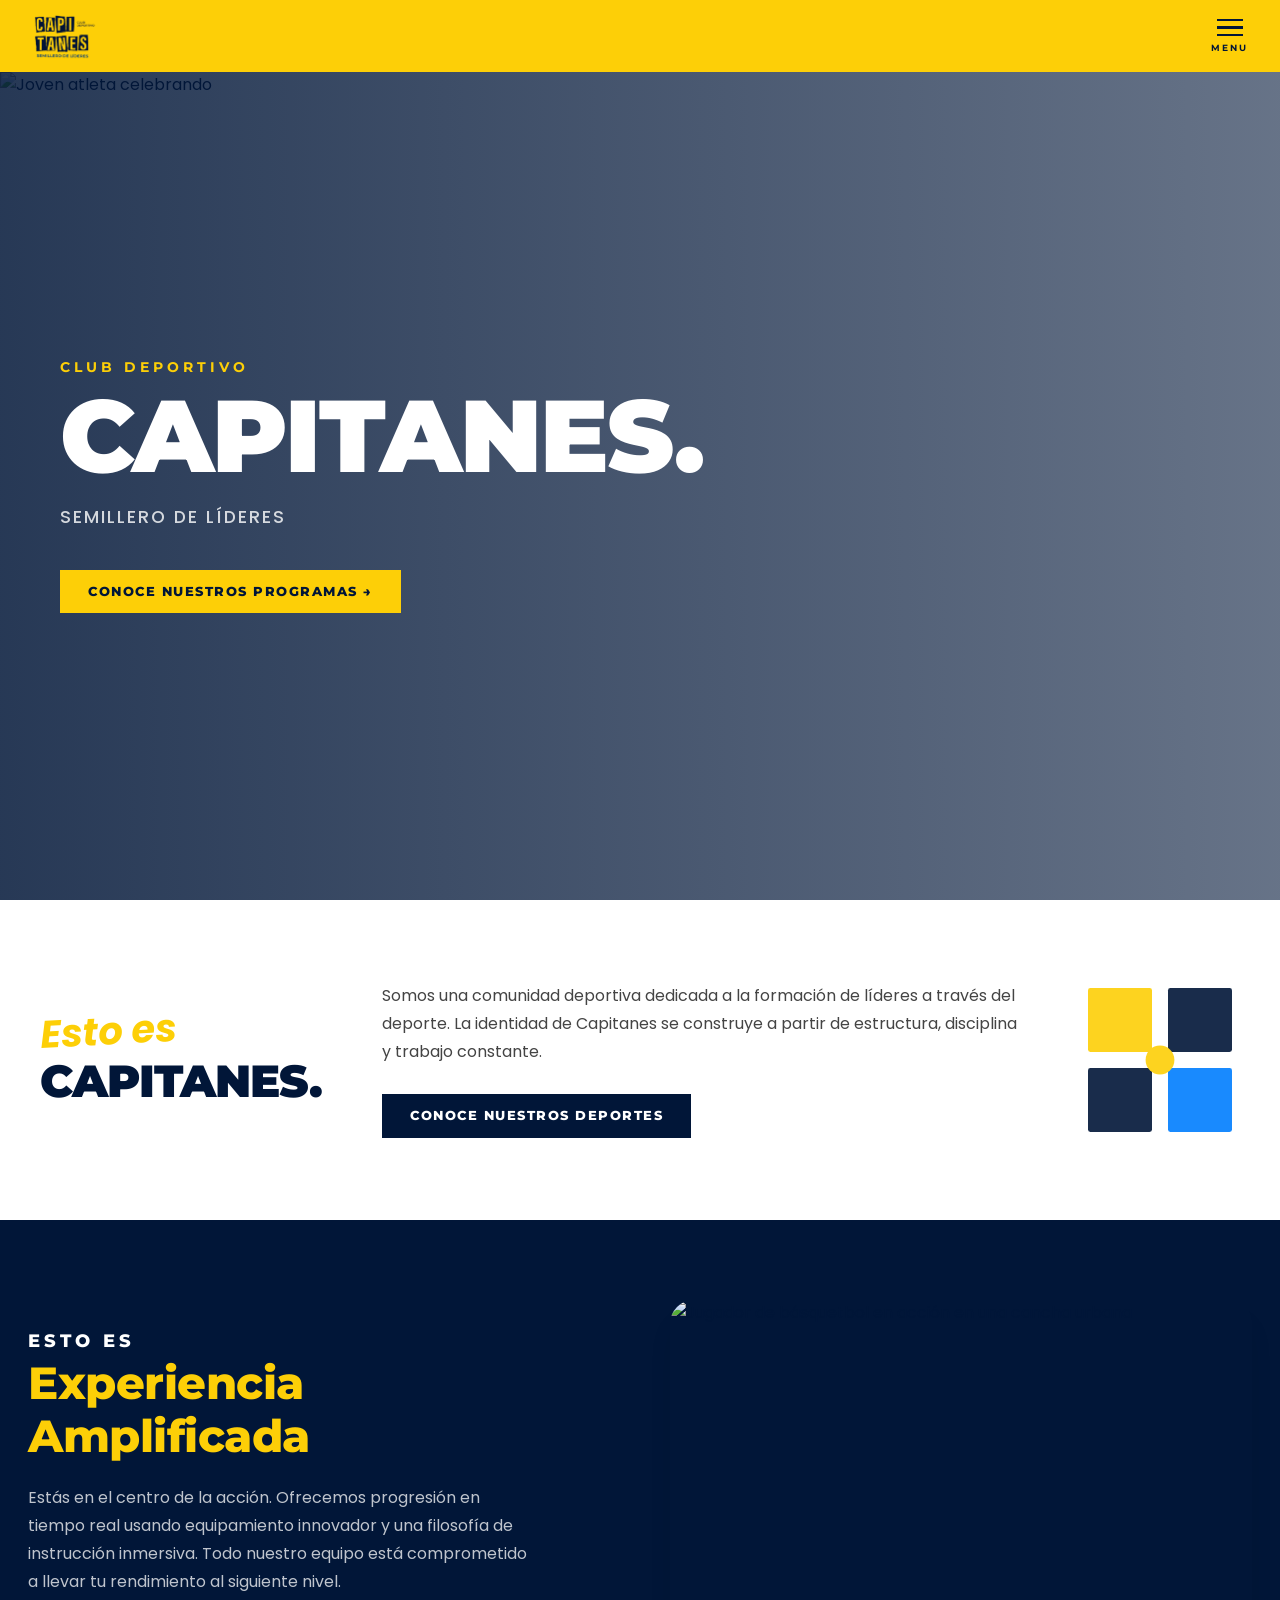
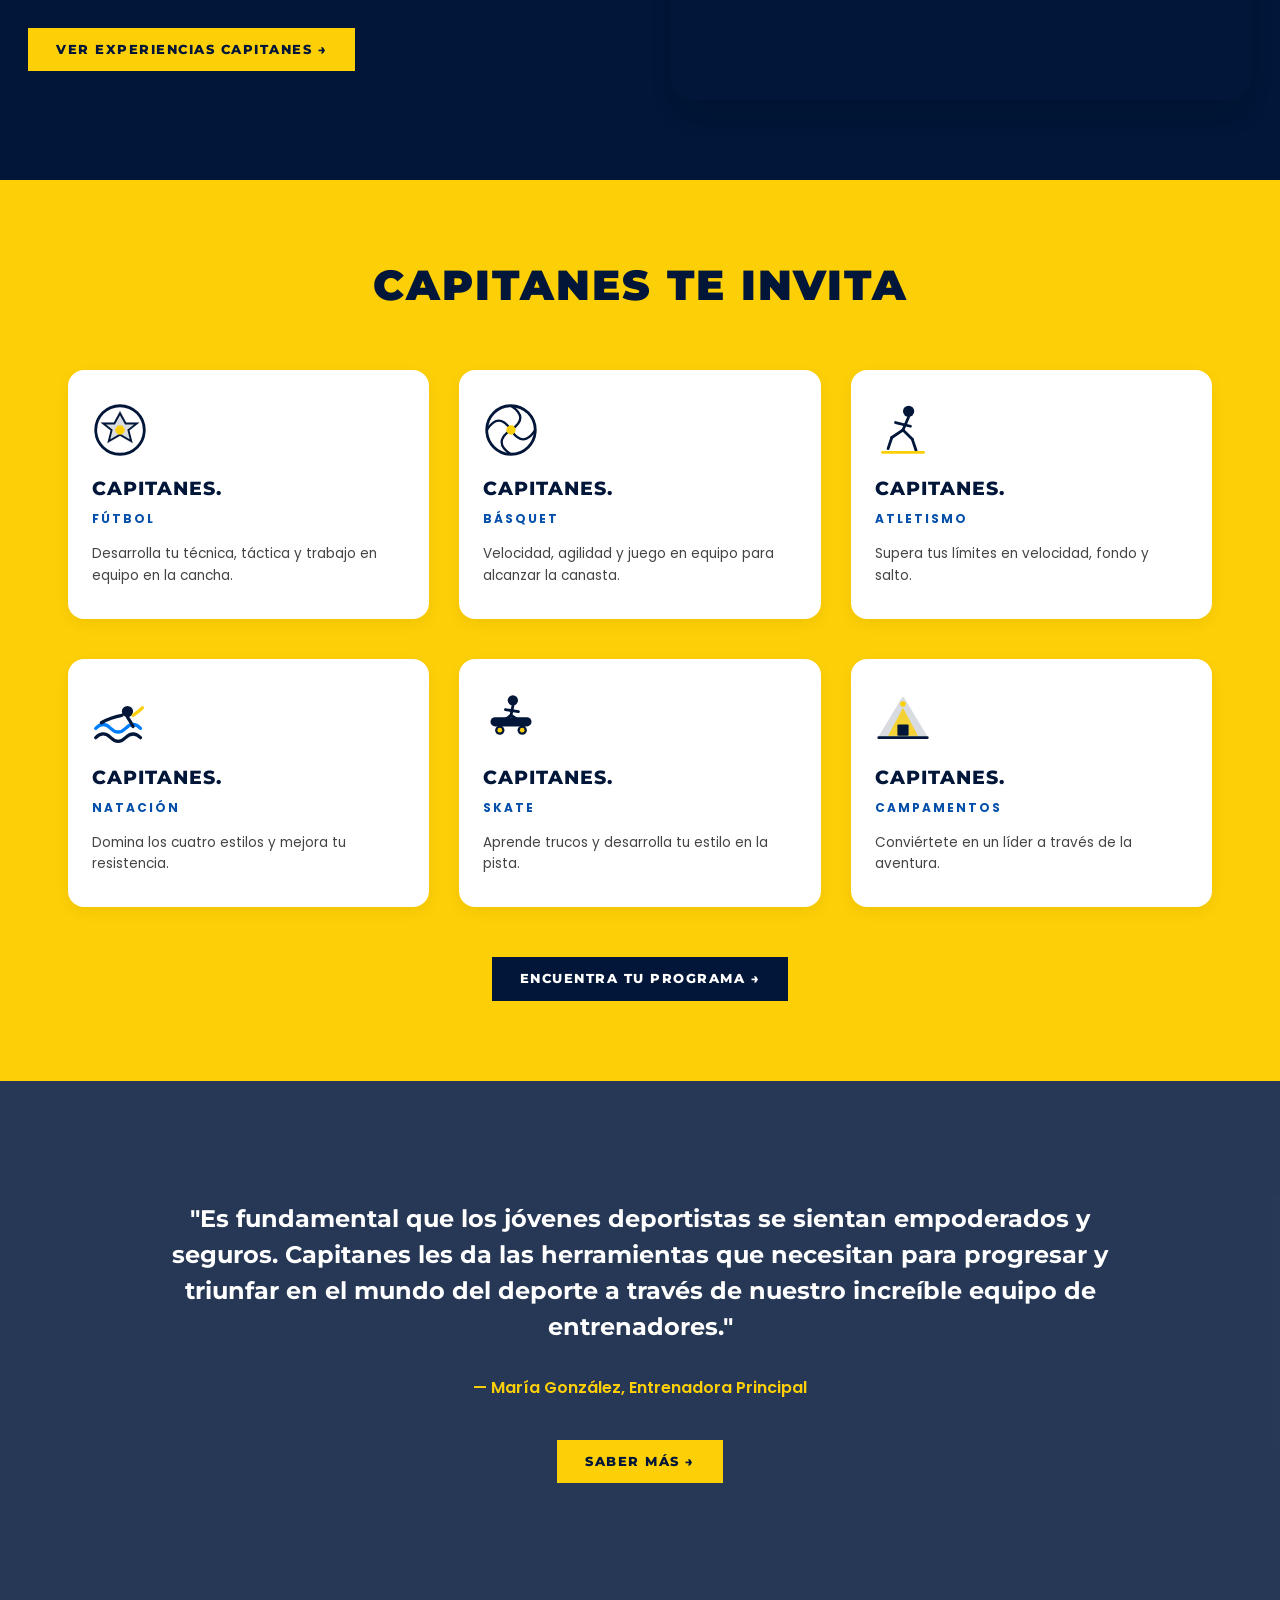
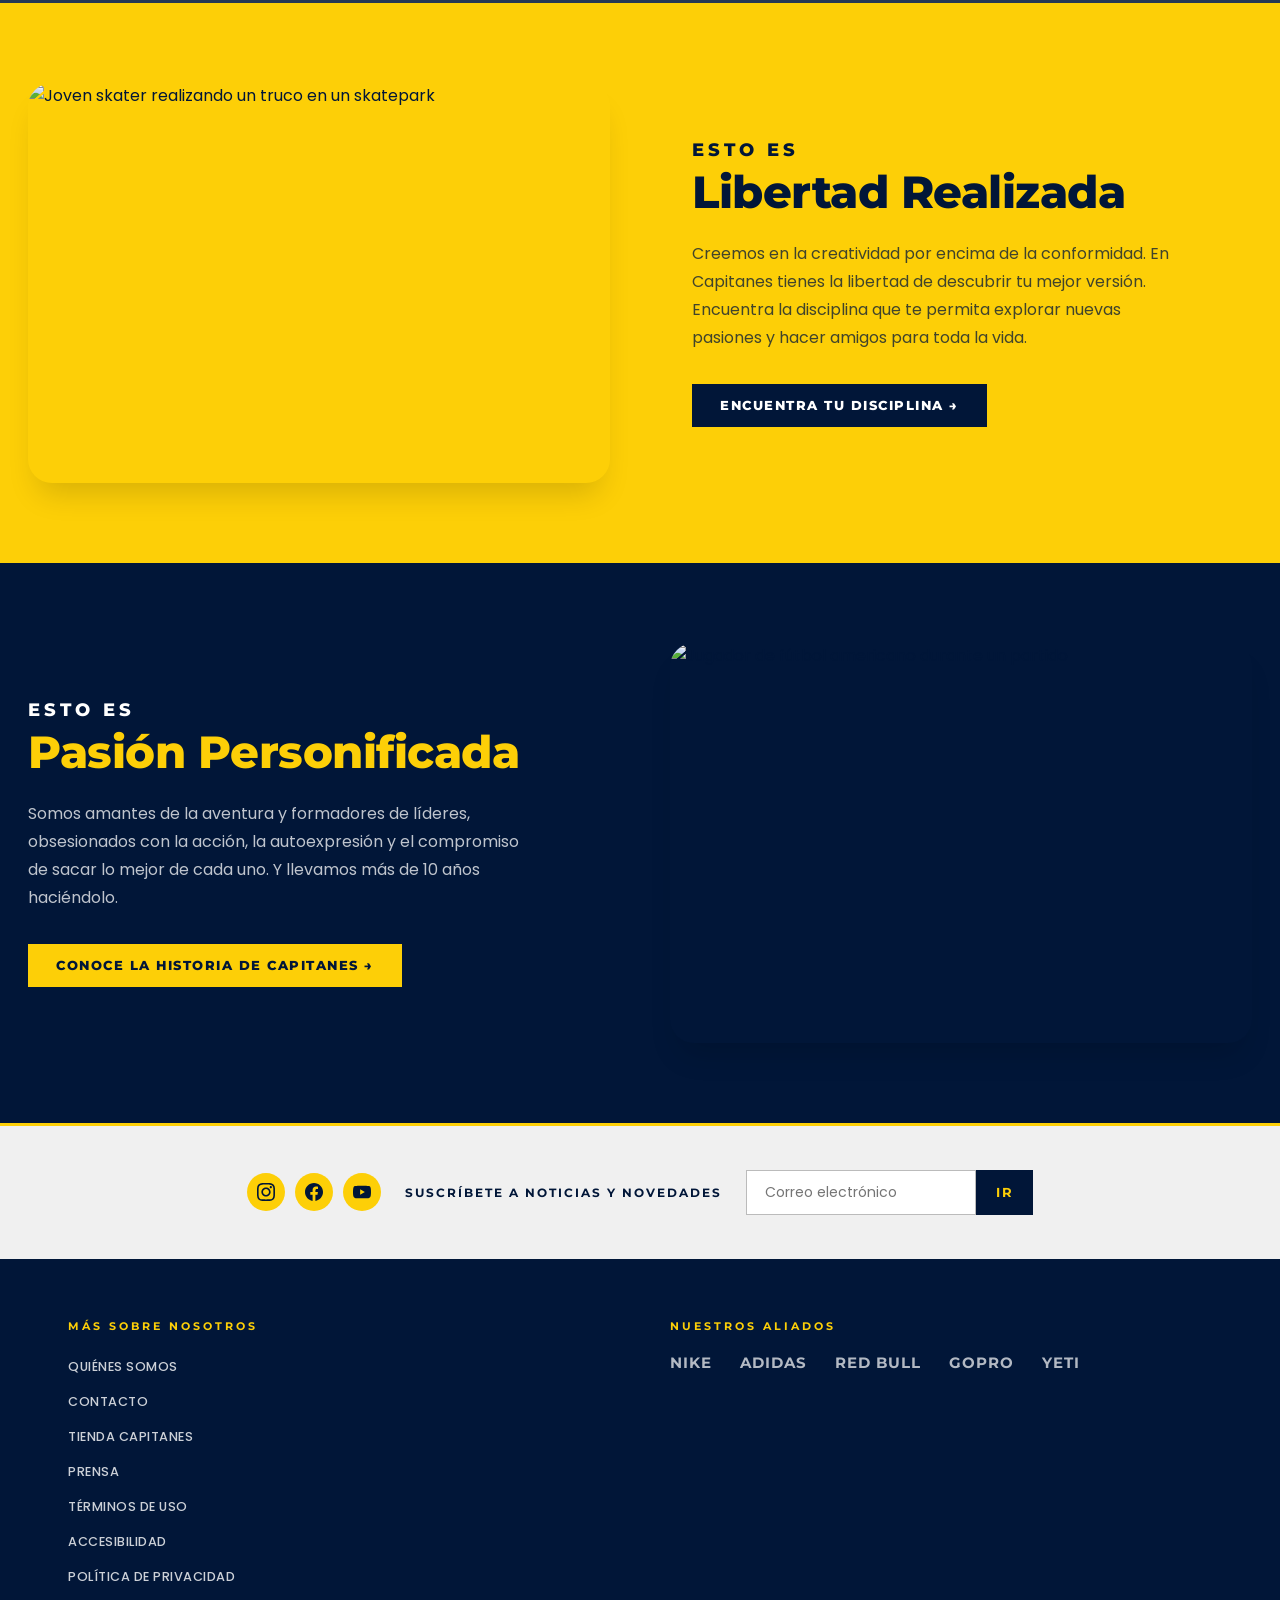
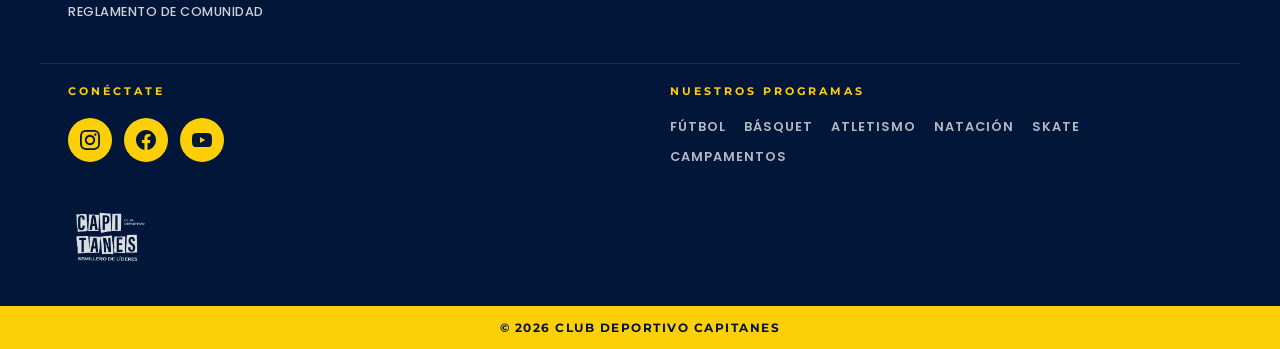
==== index.html @ 271f6af0 "Agregar cache busting automático para CSS via git hook Co-Authored-By: Claude Sonnet 4.6 <noreply@an" ====
<!DOCTYPE html>
<html lang="es">
<head>
  <meta charset="UTF-8">
  <meta name="viewport" content="width=device-width, initial-scale=1.0, viewport-fit=cover">
  <title>Club Deportivo Capitanes | Semillero de Líderes</title>
  <meta name="description" content="Somos una comunidad deportiva dedicada a la formación de líderes a través del deporte. Fútbol, básquet, atletismo, natación, skate y campamentos.">
  <link rel="preconnect" href="https://fonts.googleapis.com">
  <link rel="preconnect" href="https://fonts.gstatic.com" crossorigin>
  <!-- Mantenemos las fuentes originales de la marca -->
  <link href="https://fonts.googleapis.com/css2?family=Montserrat:ital,wght@0,400;0,600;0,700;0,800;0,900;1,700&family=Poppins:ital,wght@0,400;0,500;0,600;0,700;0,800;1,700&display=swap" rel="stylesheet">
  <link rel="stylesheet" href="css/styles.css?v=82f0b99e">
</head>
<body>

  <!-- ================= HEADER (Sin cambios, funciona perfecto) ================= -->
  <header class="site-header">
    <div class="header-inner">
      <a href="/" class="logo">
        <img src="assets/logo.png" alt="Club Deportivo Capitanes" class="logo-img">
      </a>
      <button class="menu-toggle" aria-label="Abrir menú" aria-expanded="false">
        <span class="hamburger-icon">
          <span></span>
          <span></span>
          <span></span>
        </span>
        <span class="menu-label">MENU</span>
      </button>
    </div>
  </header>

  <nav class="nav-offcanvas" aria-hidden="true">
    <div class="nav-offcanvas__header">
      <img src="assets/logo.png" alt="Club Deportivo Capitanes" class="nav-offcanvas__logo">
      <button class="nav-offcanvas__close" aria-label="Cerrar menú">
        <svg width="28" height="28" viewBox="0 0 28 28" fill="none" xmlns="http://www.w3.org/2000/svg">
          <line x1="3" y1="3" x2="25" y2="25" stroke="currentColor" stroke-width="2.5" stroke-linecap="round"/>
          <line x1="25" y1="3" x2="3" y2="25" stroke="currentColor" stroke-width="2.5" stroke-linecap="round"/>
        </svg>
      </button>
    </div>
    <div class="nav-offcanvas__body">
      <ul class="nav-grid">
        <li><a href="/">Inicio</a></li>
        <li><a href="/campamentos">Campamentos</a></li>
        <li><a href="/actividades">Actividades</a></li>
        <li><a href="/nosotros">Nosotros</a></li>
        <li><a href="/contacto">Contacto</a></li>
      </ul>
    </div>
  </nav>

  <main>

    <!-- ================= SECCIÓN 1: HERO (Split Layout Moderno) ================= -->
    <!-- ================= HERO CON IMAGEN DE FONDO ================= -->
  <section class="hero-fullscreen">
    <div class="hero-fullscreen__bg">
      <img src="https://raw.githubusercontent.com/francoaalarcon/capitanes-web/refs/heads/main/assets/stock%20(1).jpg" alt="Joven atleta celebrando">
    </div>
    <div class="hero-fullscreen__overlay"></div>
    <div class="hero-fullscreen__content">
      <p class="hero-fullscreen__eyebrow">Club Deportivo</p>
      <h1 class="hero-fullscreen__title">CAPITANES.</h1>
      <p class="hero-fullscreen__subtitle">Semillero de Líderes</p>
      <a href="/actividades" class="btn btn--yellow">Conoce nuestros programas →</a>
    </div>
  </section>

    <!-- ================= SECCIÓN 2: INTRO (Esto es Capitanes) ================= -->
    <section class="intro-split">
      <div class="intro-split__inner">
        <div class="intro-split__heading">
          <p class="script-tag">Esto es</p>
          <p class="bold-tag">CAPITANES.</p>
        </div>
        <div class="intro-split__body">
          <p>Somos una comunidad deportiva dedicada a la formación de líderes a través del deporte. La identidad de Capitanes se construye a partir de estructura, disciplina y trabajo constante.</p>
          <a href="/actividades" class="btn btn--dark">CONOCE NUESTROS DEPORTES</a>
        </div>
        <div class="intro-split__deco" aria-hidden="true">
          <!-- Mantenemos el SVG decorativo de la identidad -->
          <svg viewBox="0 0 200 200" xmlns="http://www.w3.org/2000/svg">
            <rect x="10" y="10" width="80" height="80" rx="3" fill="#FDCF07"/>
            <rect x="110" y="10" width="80" height="80" rx="3" fill="#011638"/>
            <rect x="10" y="110" width="80" height="80" rx="3" fill="#011638"/>
            <rect x="110" y="110" width="80" height="80" rx="3" fill="#017EFE"/>
            <circle cx="100" cy="100" r="18" fill="#FDCF07"/>
          </svg>
        </div>
      </div>
    </section>

    <!-- ================= SECCIÓN 3: FEATURE 1 (Experiencia Amplificada) ================= -->
    <section class="feature-modern feature-modern--dark">
      <div class="feature-modern__container">
        <div class="feature-modern__content">
          <span class="feature-modern__label">ESTO ES</span>
          <h2 class="feature-modern__title">Experiencia Amplificada</h2>
          <p class="feature-modern__description">Estás en el centro de la acción. Ofrecemos progresión en tiempo real usando equipamiento innovador y una filosofía de instrucción inmersiva. Todo nuestro equipo está comprometido a llevar tu rendimiento al siguiente nivel.</p>
          <a href="/actividades" class="btn btn--yellow">Ver experiencias Capitanes →</a>
        </div>
        <div class="feature-modern__media">
          <img src="https://raw.githubusercontent.com/francoaalarcon/capitanes-web/refs/heads/main/assets/stock%20(2).jpg" alt="Jugador de básquetbol en acción en una cancha urbana">
        </div>
      </div>
    </section>

    <!-- ================= SECCIÓN 4: PROGRAMA (Capitanes te invita - Grid Mejorado) ================= -->
    <section class="invite-modern">
      <div class="invite-modern__container">
        <h2 class="invite-modern__title">CAPITANES TE INVITA</h2>
        <div class="programs-grid">
          <!-- Fútbol -->
          <article class="program-card">
            <div class="program-card__icon" aria-hidden="true">
              <svg viewBox="0 0 60 60" xmlns="http://www.w3.org/2000/svg"><circle cx="30" cy="30" r="26" fill="none" stroke="#011638" stroke-width="3"/><polygon points="30,8 37,22 51,22 40,31 44,45 30,37 16,45 20,31 9,22 23,22" fill="#011638" opacity="0.15"/><polygon points="30,12 36,23 48,23 39,30 42,42 30,35 18,42 21,30 12,23 24,23" fill="none" stroke="#011638" stroke-width="2"/><circle cx="30" cy="30" r="5" fill="#FDCF07"/></svg>
            </div>
            <h3 class="program-card__name">CAPITANES.</h3>
            <span class="program-card__type">FÚTBOL</span>
            <p class="program-card__description">Desarrolla tu técnica, táctica y trabajo en equipo en la cancha.</p>
          </article>
          <!-- Básquet -->
          <article class="program-card">
            <div class="program-card__icon" aria-hidden="true">
              <svg viewBox="0 0 60 60" xmlns="http://www.w3.org/2000/svg"><circle cx="30" cy="30" r="26" fill="none" stroke="#011638" stroke-width="3"/><path d="M4,30 Q17,10 30,30 Q43,50 56,30" fill="none" stroke="#011638" stroke-width="2.5"/><path d="M30,4 Q50,17 30,30 Q10,43 30,56" fill="none" stroke="#011638" stroke-width="2.5"/><circle cx="30" cy="30" r="5" fill="#FDCF07"/></svg>
            </div>
            <h3 class="program-card__name">CAPITANES.</h3>
            <span class="program-card__type">BÁSQUET</span>
            <p class="program-card__description">Velocidad, agilidad y juego en equipo para alcanzar la canasta.</p>
          </article>
          <!-- Atletismo -->
          <article class="program-card">
            <div class="program-card__icon" aria-hidden="true">
              <svg viewBox="0 0 60 60" xmlns="http://www.w3.org/2000/svg"><circle cx="36" cy="10" r="6" fill="#011638"/><line x1="36" y1="16" x2="30" y2="30" stroke="#011638" stroke-width="3" stroke-linecap="round"/><line x1="30" y1="30" x2="18" y2="38" stroke="#011638" stroke-width="3" stroke-linecap="round"/><line x1="30" y1="30" x2="40" y2="40" stroke="#011638" stroke-width="3" stroke-linecap="round"/><line x1="22" y1="22" x2="38" y2="26" stroke="#011638" stroke-width="3" stroke-linecap="round"/><line x1="18" y1="38" x2="14" y2="50" stroke="#011638" stroke-width="3" stroke-linecap="round"/><line x1="40" y1="40" x2="44" y2="52" stroke="#011638" stroke-width="3" stroke-linecap="round"/><line x1="8" y1="54" x2="52" y2="54" stroke="#FDCF07" stroke-width="3" stroke-linecap="round"/></svg>
            </div>
            <h3 class="program-card__name">CAPITANES.</h3>
            <span class="program-card__type">ATLETISMO</span>
            <p class="program-card__description">Supera tus límites en velocidad, fondo y salto.</p>
          </article>
          <!-- Natación -->
          <article class="program-card">
            <div class="program-card__icon" aria-hidden="true">
              <svg viewBox="0 0 60 60" xmlns="http://www.w3.org/2000/svg"><path d="M4,40 Q12,32 20,40 Q28,48 36,40 Q44,32 52,40" fill="none" stroke="#017EFE" stroke-width="3.5" stroke-linecap="round"/><path d="M4,50 Q12,42 20,50 Q28,58 36,50 Q44,42 52,50" fill="none" stroke="#011638" stroke-width="3.5" stroke-linecap="round"/><circle cx="38" cy="22" r="6" fill="#011638"/><path d="M32,26 Q20,28 10,34" fill="none" stroke="#011638" stroke-width="3.5" stroke-linecap="round"/><path d="M38,28 Q42,34 44,38" fill="none" stroke="#011638" stroke-width="3.5" stroke-linecap="round"/><path d="M44,26 Q50,22 54,18" fill="none" stroke="#FDCF07" stroke-width="3.5" stroke-linecap="round"/></svg>
            </div>
            <h3 class="program-card__name">CAPITANES.</h3>
            <span class="program-card__type">NATACIÓN</span>
            <p class="program-card__description">Domina los cuatro estilos y mejora tu resistencia.</p>
          </article>
          <!-- Skate -->
          <article class="program-card">
            <div class="program-card__icon" aria-hidden="true">
              <svg viewBox="0 0 60 60" xmlns="http://www.w3.org/2000/svg"><rect x="8" y="28" width="44" height="10" rx="5" fill="#011638"/><circle cx="18" cy="42" r="5" fill="#011638"/><circle cx="18" cy="42" r="2.5" fill="#FDCF07"/><circle cx="42" cy="42" r="5" fill="#011638"/><circle cx="42" cy="42" r="2.5" fill="#FDCF07"/><circle cx="32" cy="10" r="5.5" fill="#011638"/><line x1="32" y1="16" x2="30" y2="26" stroke="#011638" stroke-width="3" stroke-linecap="round"/><line x1="24" y1="20" x2="38" y2="22" stroke="#011638" stroke-width="3" stroke-linecap="round"/><line x1="30" y1="26" x2="22" y2="32" stroke="#011638" stroke-width="3" stroke-linecap="round"/><line x1="30" y1="26" x2="36" y2="30" stroke="#011638" stroke-width="3" stroke-linecap="round"/></svg>
            </div>
            <h3 class="program-card__name">CAPITANES.</h3>
            <span class="program-card__type">SKATE</span>
            <p class="program-card__description">Aprende trucos y desarrolla tu estilo en la pista.</p>
          </article>
          <!-- Campamentos -->
          <article class="program-card">
            <div class="program-card__icon" aria-hidden="true">
              <svg viewBox="0 0 60 60" xmlns="http://www.w3.org/2000/svg"><polygon points="30,8 54,48 6,48" fill="#011638" opacity="0.15" stroke="#011638" stroke-width="3" stroke-linejoin="round"/><polygon points="30,18 46,48 14,48" fill="#FDCF07" opacity="0.8"/><rect x="24" y="36" width="12" height="12" rx="1" fill="#011638"/><circle cx="30" cy="14" r="3" fill="#FDCF07"/><line x1="4" y1="50" x2="56" y2="50" stroke="#011638" stroke-width="3" stroke-linecap="round"/></svg>
            </div>
            <h3 class="program-card__name">CAPITANES.</h3>
            <span class="program-card__type">CAMPAMENTOS</span>
            <p class="program-card__description">Conviértete en un líder a través de la aventura.</p>
          </article>
        </div>
        <div class="invite-modern__action">
          <a href="/actividades" class="btn btn--dark">Encuentra tu programa →</a>
        </div>
      </div>
    </section>

    <!-- ================= SECCIÓN 5: QUOTE (Con Imagen de Fondo Mejorada) ================= -->
    <section class="quote-modern">
      <div class="quote-modern__overlay"></div>
      <div class="quote-modern__container">
        <div class="quote-modern__content">
          <blockquote>
            "Es fundamental que los jóvenes deportistas se sientan empoderados y seguros. Capitanes les da las herramientas que necesitan para progresar y triunfar en el mundo del deporte a través de nuestro increíble equipo de entrenadores."
          </blockquote>
          <cite>— María González, Entrenadora Principal</cite>
          <a href="/nosotros" class="btn btn--yellow">SABER MÁS →</a>
        </div>
      </div>
    </section>

    <!-- ================= SECCIÓN 6: FEATURE 2 (Libertad Realizada - Imagen Invertida) ================= -->
    <section class="feature-modern feature-modern--yellow">
      <div class="feature-modern__container feature-modern__container--reverse">
        <div class="feature-modern__content">
          <span class="feature-modern__label feature-modern__label--dark">ESTO ES</span>
          <h2 class="feature-modern__title feature-modern__title--dark">Libertad Realizada</h2>
          <p class="feature-modern__description feature-modern__description--dark">Creemos en la creatividad por encima de la conformidad. En Capitanes tienes la libertad de descubrir tu mejor versión. Encuentra la disciplina que te permita explorar nuevas pasiones y hacer amigos para toda la vida.</p>
          <a href="/actividades" class="btn btn--dark">Encuentra tu disciplina →</a>
        </div>
        <div class="feature-modern__media">
          <img src="https://raw.githubusercontent.com/francoaalarcon/capitanes-web/refs/heads/main/assets/stock%20(3).jpg" alt="Joven skater realizando un truco en un skatepark">
        </div>
      </div>
    </section>

    <!-- ================= SECCIÓN 7: FEATURE 3 (Pasión Personificada) ================= -->
    <section class="feature-modern feature-modern--dark">
      <div class="feature-modern__container">
        <div class="feature-modern__content">
          <span class="feature-modern__label">ESTO ES</span>
          <h2 class="feature-modern__title">Pasión Personificada</h2>
          <p class="feature-modern__description">Somos amantes de la aventura y formadores de líderes, obsesionados con la acción, la autoexpresión y el compromiso de sacar lo mejor de cada uno. Y llevamos más de 10 años haciéndolo.</p>
          <a href="/nosotros" class="btn btn--yellow">Conoce la historia de Capitanes →</a>
        </div>
        <div class="feature-modern__media">
          <img src="https://raw.githubusercontent.com/francoaalarcon/capitanes-web/refs/heads/main/assets/stock%20(4).jpg" alt="Jugador de fútbol americano durante un partido">
        </div>
      </div>
    </section>

    <!-- ================= SECCIÓN 8: NEWSLETTER (Sin cambios, funciona bien) ================= -->
    <section class="newsletter-section">
      <div class="newsletter-section__inner">
        <div class="newsletter-section__socials">
          <a href="#" class="social-icon" aria-label="Instagram">
            <svg viewBox="0 0 24 24" fill="currentColor"><path d="M12 2.163c3.204 0 3.584.012 4.85.07 3.252.148 4.771 1.691 4.919 4.919.058 1.265.069 1.645.069 4.849 0 3.205-.012 3.584-.069 4.849-.149 3.225-1.664 4.771-4.919 4.919-1.266.058-1.644.07-4.85.07-3.204 0-3.584-.012-4.849-.07-3.26-.149-4.771-1.699-4.919-4.92-.058-1.265-.07-1.644-.07-4.849 0-3.204.013-3.583.07-4.849.149-3.227 1.664-4.771 4.919-4.919 1.266-.057 1.645-.069 4.849-.069zm0-2.163c-3.259 0-3.667.014-4.947.072-4.358.2-6.78 2.618-6.98 6.98-.059 1.281-.073 1.689-.073 4.948 0 3.259.014 3.668.072 4.948.2 4.358 2.618 6.78 6.98 6.98 1.281.058 1.689.072 4.948.072 3.259 0 3.668-.014 4.948-.072 4.354-.2 6.782-2.618 6.979-6.98.059-1.28.073-1.689.073-4.948 0-3.259-.014-3.667-.072-4.947-.196-4.354-2.617-6.78-6.979-6.98-1.281-.059-1.69-.073-4.949-.073zm0 5.838c-3.403 0-6.162 2.759-6.162 6.162s2.759 6.163 6.162 6.163 6.162-2.759 6.162-6.163c0-3.403-2.759-6.162-6.162-6.162zm0 10.162c-2.209 0-4-1.79-4-4 0-2.209 1.791-4 4-4s4 1.791 4 4c0 2.21-1.791 4-4 4zm6.406-11.845c-.796 0-1.441.645-1.441 1.44s.645 1.44 1.441 1.44c.795 0 1.439-.645 1.439-1.44s-.644-1.44-1.439-1.44z"/></svg>
          </a>
          <a href="#" class="social-icon" aria-label="Facebook">
            <svg viewBox="0 0 24 24" fill="currentColor"><path d="M24 12.073c0-6.627-5.373-12-12-12s-12 5.373-12 12c0 5.99 4.388 10.954 10.125 11.854v-8.385H7.078v-3.47h3.047V9.43c0-3.007 1.792-4.669 4.533-4.669 1.312 0 2.686.235 2.686.235v2.953H15.83c-1.491 0-1.956.925-1.956 1.874v2.25h3.328l-.532 3.47h-2.796v8.385C19.612 23.027 24 18.062 24 12.073z"/></svg>
          </a>
          <a href="#" class="social-icon" aria-label="YouTube">
            <svg viewBox="0 0 24 24" fill="currentColor"><path d="M23.498 6.186a3.016 3.016 0 0 0-2.122-2.136C19.505 3.545 12 3.545 12 3.545s-7.505 0-9.377.505A3.017 3.017 0 0 0 .502 6.186C0 8.07 0 12 0 12s0 3.93.502 5.814a3.016 3.016 0 0 0 2.122 2.136c1.871.505 9.376.505 9.376.505s7.505 0 9.377-.505a3.015 3.015 0 0 0 2.122-2.136C24 15.93 24 12 24 12s0-3.93-.502-5.814zM9.545 15.568V8.432L15.818 12l-6.273 3.568z"/></svg>
          </a>
        </div>
        <p class="newsletter-section__label">SUSCRÍBETE A NOTICIAS Y NOVEDADES</p>
        <form class="newsletter-form" onsubmit="return false;">
          <input type="email" placeholder="Correo electrónico" class="newsletter-form__input" aria-label="Correo electrónico">
          <button type="submit" class="newsletter-form__btn">IR</button>
        </form>
      </div>
    </section>

  </main>

  <!-- ================= FOOTER (Sin cambios, funciona perfecto) ================= -->
  <footer class="site-footer">
    <div class="site-footer__top">
      <div class="footer-col">
        <h3 class="footer-heading">MÁS SOBRE NOSOTROS</h3>
        <ul class="footer-links">
          <li><a href="/nosotros">Quiénes Somos</a></li>
          <li><a href="/contacto">Contacto</a></li>
          <li><a href="/tienda">Tienda Capitanes</a></li>
          <li><a href="/prensa">Prensa</a></li>
          <li><a href="/terminos">Términos de Uso</a></li>
          <li><a href="/accesibilidad">Accesibilidad</a></li>
          <li><a href="/privacidad">Política de Privacidad</a></li>
          <li><a href="/comunidad">Reglamento de Comunidad</a></li>
        </ul>
      </div>
      <div class="footer-col">
        <h3 class="footer-heading">NUESTROS ALIADOS</h3>
        <div class="footer-partners">
          <span class="partner-placeholder">Nike</span>
          <span class="partner-placeholder">Adidas</span>
          <span class="partner-placeholder">Red Bull</span>
          <span class="partner-placeholder">GoPro</span>
          <span class="partner-placeholder">YETI</span>
        </div>
      </div>
    </div>

    <div class="site-footer__bottom">
      <div class="footer-col">
        <h3 class="footer-heading">CONÉCTATE</h3>
        <div class="footer-socials">
          <a href="#" class="social-icon social-icon--footer" aria-label="Instagram">
            <svg viewBox="0 0 24 24" fill="currentColor"><path d="M12 2.163c3.204 0 3.584.012 4.85.07 3.252.148 4.771 1.691 4.919 4.919.058 1.265.069 1.645.069 4.849 0 3.205-.012 3.584-.069 4.849-.149 3.225-1.664 4.771-4.919 4.919-1.266.058-1.644.07-4.85.07-3.204 0-3.584-.012-4.849-.07-3.26-.149-4.771-1.699-4.919-4.92-.058-1.265-.07-1.644-.07-4.849 0-3.204.013-3.583.07-4.849.149-3.227 1.664-4.771 4.919-4.919 1.266-.057 1.645-.069 4.849-.069zm0-2.163c-3.259 0-3.667.014-4.947.072-4.358.2-6.78 2.618-6.98 6.98-.059 1.281-.073 1.689-.073 4.948 0 3.259.014 3.668.072 4.948.2 4.358 2.618 6.78 6.98 6.98 1.281.058 1.689.072 4.948.072 3.259 0 3.668-.014 4.948-.072 4.354-.2 6.782-2.618 6.979-6.98.059-1.28.073-1.689.073-4.948 0-3.259-.014-3.667-.072-4.947-.196-4.354-2.617-6.78-6.979-6.98-1.281-.059-1.69-.073-4.949-.073zm0 5.838c-3.403 0-6.162 2.759-6.162 6.162s2.759 6.163 6.162 6.163 6.162-2.759 6.162-6.163c0-3.403-2.759-6.162-6.162-6.162zm0 10.162c-2.209 0-4-1.79-4-4 0-2.209 1.791-4 4-4s4 1.791 4 4c0 2.21-1.791 4-4 4zm6.406-11.845c-.796 0-1.441.645-1.441 1.44s.645 1.44 1.441 1.44c.795 0 1.439-.645 1.439-1.44s-.644-1.44-1.439-1.44z"/></svg>
          </a>
          <a href="#" class="social-icon social-icon--footer" aria-label="Facebook">
            <svg viewBox="0 0 24 24" fill="currentColor"><path d="M24 12.073c0-6.627-5.373-12-12-12s-12 5.373-12 12c0 5.99 4.388 10.954 10.125 11.854v-8.385H7.078v-3.47h3.047V9.43c0-3.007 1.792-4.669 4.533-4.669 1.312 0 2.686.235 2.686.235v2.953H15.83c-1.491 0-1.956.925-1.956 1.874v2.25h3.328l-.532 3.47h-2.796v8.385C19.612 23.027 24 18.062 24 12.073z"/></svg>
          </a>
          <a href="#" class="social-icon social-icon--footer" aria-label="YouTube">
            <svg viewBox="0 0 24 24" fill="currentColor"><path d="M23.498 6.186a3.016 3.016 0 0 0-2.122-2.136C19.505 3.545 12 3.545 12 3.545s-7.505 0-9.377.505A3.017 3.017 0 0 0 .502 6.186C0 8.07 0 12 0 12s0 3.93.502 5.814a3.016 3.016 0 0 0 2.122 2.136c1.871.505 9.376.505 9.376.505s7.505 0 9.377-.505a3.015 3.015 0 0 0 2.122-2.136C24 15.93 24 12 24 12s0-3.93-.502-5.814zM9.545 15.568V8.432L15.818 12l-6.273 3.568z"/></svg>
          </a>
        </div>
      </div>
      <div class="footer-col">
        <h3 class="footer-heading">NUESTROS PROGRAMAS</h3>
        <div class="footer-brands">
          <span>Fútbol</span>
          <span>Básquet</span>
          <span>Atletismo</span>
          <span>Natación</span>
          <span>Skate</span>
          <span>Campamentos</span>
        </div>
      </div>
    </div>

    <div class="site-footer__logo">
      <img src="assets/logo.png" alt="Club Deportivo Capitanes" class="footer-logo-img">
    </div>

    <div class="site-footer__bar">
      <p>&copy; 2026 Club Deportivo Capitanes</p>
    </div>
  </footer>

  <script src="js/main.js"></script>
</body>
</html>
---- css/styles.css ----
/* ===========================
   GOOGLE FONTS
=========================== */
@import url('https://fonts.googleapis.com/css2?family=Montserrat:ital,wght@0,400;0,600;0,700;0,800;0,900;1,700&family=Poppins:ital,wght@0,400;0,500;0,600;0,700;0,800;1,700&display=swap');

/* ===========================
   BRAND TOKENS (Sin cambios)
=========================== */
:root {
  --color-navy:      #011638;
  --color-yellow:    #FDCF07;
  --color-blue:      #017EFE;
  --color-blue-mid:  #044FAA;
  --color-orange:    #E2570A;
  --color-white:     #FFFFFF;
  --color-gray-light:#F0F0F0;

  --font-heading:    'Montserrat', sans-serif;
  --font-body:       'Poppins', sans-serif;

  --transition: all 0.3s cubic-bezier(0.2, 0.9, 0.4, 1.1);
}

/* ===========================
   RESET & BASE (Sin cambios)
=========================== */
*, *::before, *::after {
  box-sizing: border-box;
  margin: 0;
  padding: 0;
}

html {
  font-size: 16px;
  scroll-behavior: smooth;
}

body {
  font-family: var(--font-body);
  background: var(--color-white);
  color: var(--color-navy);
  overflow-x: hidden;
}

a {
  text-decoration: none;
  color: inherit;
}

img {
  display: block;
  max-width: 100%;
  height: auto;
}

/* ===========================
   BUTTONS (Estilos mejorados)
=========================== */
.btn {
  display: inline-flex;
  align-items: center;
  gap: 0.5rem;
  font-family: var(--font-heading);
  font-weight: 800;
  font-size: 0.8rem;
  letter-spacing: 1.5px;
  text-transform: uppercase;
  padding: 14px 28px;
  cursor: pointer;
  border: none;
  transition: var(--transition);
  line-height: 1.2;
}

.btn:hover {
  opacity: 0.88;
  transform: translateY(-2px);
}

.btn:active {
  transform: translateY(1px);
}

.btn--dark {
  background: var(--color-navy);
  color: var(--color-white);
}

.btn--yellow {
  background: var(--color-yellow);
  color: var(--color-navy);
}

.btn--blue {
  background: var(--color-blue);
  color: var(--color-white);
}

/* ===========================
   HEADER (Sin cambios)
=========================== */
.site-header {
  position: fixed;
  top: 0;
  left: 0;
  width: 100%;
  background-color: var(--color-yellow);
  z-index: 1000;
  height: 72px;
}

.header-inner {
  display: flex;
  align-items: center;
  justify-content: space-between;
  height: 100%;
  padding: 0 28px;
}

.logo {
  display: flex;
  align-items: center;
}

.logo-img {
  height: 52px;
  width: auto;
  display: block;
}

.menu-toggle {
  display: flex;
  flex-direction: column;
  align-items: center;
  gap: 4px;
  background: none;
  border: none;
  cursor: pointer;
  padding: 4px;
}

.hamburger-icon {
  display: flex;
  flex-direction: column;
  gap: 5px;
}

.hamburger-icon span {
  display: block;
  width: 26px;
  height: 2.5px;
  background-color: var(--color-navy);
  transition: transform 0.3s ease, opacity 0.3s ease;
}

.menu-label {
  font-family: var(--font-heading);
  font-weight: 700;
  font-size: 0.55rem;
  letter-spacing: 2px;
  color: var(--color-navy);
  text-transform: uppercase;
  margin-top: 2px;
}

.menu-toggle.is-open .hamburger-icon span:nth-child(1) {
  transform: translateY(7.5px) rotate(45deg);
}
.menu-toggle.is-open .hamburger-icon span:nth-child(2) {
  opacity: 0;
}
.menu-toggle.is-open .hamburger-icon span:nth-child(3) {
  transform: translateY(-7.5px) rotate(-45deg);
}

/* ===========================
   NAV OFFCANVAS (desliza desde la derecha)
=========================== */
.nav-offcanvas {
  position: fixed;
  top: 72px;
  right: 0;
  width: 100%;
  height: calc(100vh - 72px);
  background: var(--color-white);
  z-index: 999;
  transform: translateX(100%);
  transition: transform 0.45s cubic-bezier(0.4, 0, 0.2, 1);
  overflow-y: auto;
  pointer-events: none;
}

.nav-offcanvas.is-open {
  transform: translateX(0);
  pointer-events: all;
}

.nav-offcanvas__header {
  display: flex;
  align-items: center;
  justify-content: center;
  position: relative;
  padding: 44px 60px 36px;
  border-bottom: 1px solid rgba(1, 22, 56, 0.1);
}

.nav-offcanvas__logo {
  height: 52px;
  width: auto;
  display: block;
}

.nav-offcanvas__close {
  position: absolute;
  right: 44px;
  top: 50%;
  transform: translateY(-50%);
  background: none;
  border: none;
  cursor: pointer;
  color: var(--color-navy);
  display: flex;
  align-items: center;
  justify-content: center;
  padding: 4px;
  transition: color 0.2s, transform 0.2s;
}

.nav-offcanvas__close:hover {
  color: var(--color-blue);
  transform: translateY(-50%) rotate(90deg);
}

.nav-offcanvas__body {
  max-width: 1200px;
  margin: 0 auto;
  padding: 60px 60px 80px;
}

.nav-grid {
  list-style: none;
  display: grid;
  grid-template-columns: repeat(4, 1fr);
  gap: 0 40px;
}

.nav-grid li {
  padding: 28px 0 20px;
  border-top: 2px solid rgba(1, 22, 56, 0.15);
}

.nav-grid a {
  font-family: var(--font-heading);
  font-weight: 800;
  font-size: 1.25rem;
  text-transform: uppercase;
  color: var(--color-navy);
  letter-spacing: 1.5px;
  transition: color 0.2s;
  display: inline-block;
}

.nav-grid a:hover {
  color: var(--color-blue);
}

.nav-grid a::after {
  content: '';
  display: block;
  height: 3px;
  background: var(--color-yellow);
  width: 0;
  margin-top: 6px;
  transition: width 0.25s ease;
}

.nav-grid a:hover::after {
  width: 100%;
}

/* ===========================
   SECCIÓN HERO MODERNA
=========================== */
.hero-modern {
  margin-top: 72px;
  width: 100%;
  min-height: calc(100vh - 72px);
  display: flex;
  align-items: center;
  background: var(--color-navy);
}

.hero-modern__container {
  max-width: 1400px;
  margin: 0 auto;
  padding: 60px 28px;
  display: grid;
  grid-template-columns: 1fr 1fr;
  gap: 60px;
  align-items: center;
}

.hero-modern__content {
  color: var(--color-white);
}

.hero-modern__eyebrow {
  font-family: var(--font-heading);
  font-weight: 700;
  font-size: 0.85rem;
  letter-spacing: 4px;
  text-transform: uppercase;
  color: var(--color-yellow);
  margin-bottom: 12px;
}

.hero-modern__title {
  font-family: var(--font-heading);
  font-weight: 900;
  font-size: clamp(3.5rem, 8vw, 7rem);
  line-height: 0.95;
  letter-spacing: -2px;
  text-transform: uppercase;
  margin-bottom: 20px;
}

.hero-modern__subtitle {
  font-family: var(--font-body);
  font-weight: 500;
  font-size: 1.1rem;
  letter-spacing: 2px;
  text-transform: uppercase;
  color: rgba(255,255,255,0.6);
  margin-bottom: 40px;
}

.hero-modern__image {
  width: 100%;
  height: 100%;
  max-height: 600px;
  border-radius: 24px;
  overflow: hidden;
  box-shadow: 0 20px 40px rgba(0,0,0,0.2);
}

.hero-modern__image img {
  width: 100%;
  height: 100%;
  object-fit: cover;
  transition: transform 0.5s ease;
}

.hero-modern__image:hover img {
  transform: scale(1.02);
}

/* ===========================
   INTRO SPLIT (Sin cambios funcionales)
=========================== */
.intro-split {
  background: var(--color-white);
  padding: 80px 28px;
}

.intro-split__inner {
  max-width: 1200px;
  margin: 0 auto;
  display: flex;
  align-items: center;
  gap: 60px;
}

.intro-split__heading {
  flex: 0 0 auto;
  min-width: 280px;
}

.script-tag {
  font-family: var(--font-body);
  font-style: italic;
  font-size: 2.4rem;
  font-weight: 700;
  color: var(--color-yellow);
  line-height: 1;
  display: inline-block;
  transform: rotate(-3deg);
  transform-origin: left center;
}

.bold-tag {
  font-family: var(--font-heading);
  font-weight: 900;
  font-size: 2.8rem;
  color: var(--color-navy);
  text-transform: uppercase;
  line-height: 1;
  margin-top: 4px;
  letter-spacing: -1px;
}

.intro-split__body {
  flex: 1;
}

.intro-split__body p {
  font-family: var(--font-body);
  font-size: 1rem;
  line-height: 1.75;
  font-weight: 400;
  color: #444;
  margin-bottom: 28px;
  max-width: 680px;
}

.intro-split__deco {
  flex: 0 0 160px;
  width: 160px;
  height: 160px;
  opacity: 0.9;
}

/* ===========================
   FEATURE MODERNA (Nuevo sistema)
=========================== */
.feature-modern {
  width: 100%;
  padding: 80px 0;
}

.feature-modern--dark {
  background: var(--color-navy);
}

.feature-modern--yellow {
  background: var(--color-yellow);
}

.feature-modern__container {
  max-width: 1400px;
  margin: 0 auto;
  padding: 0 28px;
  display: grid;
  grid-template-columns: 1fr 1fr;
  gap: 60px;
  align-items: center;
}

.feature-modern__container--reverse {
  direction: rtl;
}

.feature-modern__container--reverse > * {
  direction: ltr;
}

.feature-modern__content {
  max-width: 560px;
}

.feature-modern__label {
  font-family: var(--font-heading);
  font-weight: 800;
  font-size: 1.1rem;
  letter-spacing: 4px;
  color: var(--color-white);
  text-transform: uppercase;
  margin-bottom: 6px;
  display: inline-block;
}

.feature-modern__label--dark {
  color: var(--color-navy);
}

.feature-modern__title {
  font-family: var(--font-heading);
  font-weight: 800;
  font-size: 2.8rem;
  line-height: 1.2;
  margin-bottom: 20px;
  letter-spacing: -0.5px;
}

.feature-modern--dark .feature-modern__title {
  color: var(--color-yellow);
}

.feature-modern__title--dark {
  color: var(--color-navy);
}

.feature-modern__description {
  font-family: var(--font-body);
  font-size: 1rem;
  line-height: 1.75;
  margin-bottom: 32px;
  max-width: 500px;
}

.feature-modern--dark .feature-modern__description {
  color: rgba(255,255,255,0.75);
}

.feature-modern__description--dark {
  color: rgba(1, 22, 56, 0.75);
}

.feature-modern__media {
  width: 100%;
  height: 100%;
  min-height: 400px;
  border-radius: 24px;
  overflow: hidden;
  box-shadow: 0 20px 30px -10px rgba(0,0,0,0.15);
}

.feature-modern__media img {
  width: 100%;
  height: 100%;
  object-fit: cover;
  transition: transform 0.5s ease;
}

.feature-modern__media:hover img {
  transform: scale(1.03);
}

/* ===========================
   INVITE MODERNA (Grid mejorado)
=========================== */
.invite-modern {
  background: var(--color-yellow);
  padding: 80px 0;
}

.invite-modern__container {
  max-width: 1200px;
  margin: 0 auto;
  padding: 0 28px;
  text-align: center;
}

.invite-modern__title {
  font-family: var(--font-heading);
  font-weight: 900;
  font-size: 2.6rem;
  color: var(--color-navy);
  text-transform: uppercase;
  letter-spacing: 2px;
  margin-bottom: 60px;
}

.programs-grid {
  display: grid;
  grid-template-columns: repeat(auto-fit, minmax(300px, 1fr));
  gap: 40px 30px;
  margin-bottom: 50px;
}

.program-card {
  background: var(--color-white);
  padding: 32px 24px;
  text-align: left;
  border-radius: 16px;
  transition: var(--transition);
  box-shadow: 0 5px 15px rgba(0,0,0,0.05);
}

.program-card:hover {
  transform: translateY(-8px);
  box-shadow: 0 20px 30px -10px rgba(0,0,0,0.15);
}

.program-card__icon {
  width: 56px;
  height: 56px;
  margin-bottom: 20px;
}

.program-card__name {
  font-family: var(--font-heading);
  font-weight: 800;
  font-size: 1.2rem;
  color: var(--color-navy);
  text-transform: uppercase;
  line-height: 1.1;
  letter-spacing: 1px;
  margin-bottom: 6px;
}

.program-card__type {
  font-family: var(--font-body);
  font-size: 0.75rem;
  font-weight: 700;
  letter-spacing: 2px;
  color: var(--color-blue-mid);
  text-transform: uppercase;
  display: inline-block;
  margin-bottom: 15px;
}

.program-card__description {
  font-family: var(--font-body);
  font-size: 0.85rem;
  line-height: 1.6;
  color: #444;
}

.invite-modern__action {
  text-align: center;
}

/* ===========================
   QUOTE MODERNA (Con imagen de fondo)
=========================== */
.quote-modern {
  position: relative;
  background-image: url('https://raw.githubusercontent.com/francoaalarcon/capitanes-web/refs/heads/main/assets/stock%20(5).jpg');
  background-size: cover;
  background-position: center;
  background-attachment: fixed;
  padding: 120px 0;
  display: flex;
  align-items: center;
  text-align: center;
}

.quote-modern__overlay {
  position: absolute;
  top: 0;
  left: 0;
  width: 100%;
  height: 100%;
  background: rgba(1, 22, 56, 0.85);
}

.quote-modern__container {
  position: relative;
  z-index: 2;
  max-width: 1000px;
  margin: 0 auto;
  padding: 0 28px;
  color: var(--color-white);
}

.quote-modern__content blockquote {
  font-family: var(--font-heading);
  font-weight: 700;
  font-size: 1.5rem;
  line-height: 1.5;
  margin-bottom: 30px;
}

.quote-modern__content cite {
  display: block;
  font-family: var(--font-body);
  font-style: normal;
  font-weight: 600;
  font-size: 1rem;
  color: var(--color-yellow);
  margin-bottom: 40px;
}

/* ===========================
   NEWSLETTER (Sin cambios)
=========================== */
.newsletter-section {
  background: var(--color-gray-light);
  padding: 44px 28px;
  border-top: 3px solid var(--color-yellow);
}

.newsletter-section__inner {
  max-width: 1000px;
  margin: 0 auto;
  display: flex;
  align-items: center;
  justify-content: center;
  gap: 24px;
  flex-wrap: wrap;
}

.newsletter-section__socials {
  display: flex;
  gap: 10px;
}

.newsletter-section__label {
  font-family: var(--font-heading);
  font-weight: 700;
  font-size: 0.75rem;
  letter-spacing: 2px;
  text-transform: uppercase;
  color: var(--color-navy);
}

.social-icon {
  display: flex;
  align-items: center;
  justify-content: center;
  width: 38px;
  height: 38px;
  border-radius: 50%;
  background: var(--color-yellow);
  color: var(--color-navy);
  transition: var(--transition);
}

.social-icon svg {
  width: 18px;
  height: 18px;
}

.social-icon:hover {
  background: var(--color-navy);
  color: var(--color-yellow);
  transform: translateY(-2px);
}

.newsletter-form {
  display: flex;
}

.newsletter-form__input {
  padding: 11px 18px;
  font-family: var(--font-body);
  font-size: 0.88rem;
  border: 1px solid #bbb;
  background: var(--color-white);
  outline: none;
  width: 230px;
  color: var(--color-navy);
}

.newsletter-form__input:focus {
  border-color: var(--color-blue-mid);
}

.newsletter-form__btn {
  padding: 11px 20px;
  background: var(--color-navy);
  color: var(--color-yellow);
  font-family: var(--font-heading);
  font-weight: 700;
  font-size: 0.8rem;
  letter-spacing: 1.5px;
  border: none;
  cursor: pointer;
  text-transform: uppercase;
  transition: background 0.2s;
}

/* ===========================
   FOOTER (Sin cambios)
=========================== */
.site-footer {
  background: var(--color-navy);
  color: var(--color-white);
}

.site-footer__top,
.site-footer__bottom {
  max-width: 1200px;
  margin: 0 auto;
  display: flex;
  gap: 60px;
  padding: 60px 28px 40px;
}

.site-footer__bottom {
  padding-top: 20px;
  padding-bottom: 40px;
  border-top: 1px solid rgba(255,255,255,0.1);
}

.footer-col {
  flex: 1;
}

.footer-heading {
  font-family: var(--font-heading);
  font-weight: 700;
  font-size: 0.7rem;
  letter-spacing: 3px;
  text-transform: uppercase;
  color: var(--color-yellow);
  margin-bottom: 20px;
}

.footer-links {
  list-style: none;
  display: flex;
  flex-direction: column;
  gap: 10px;
}

.footer-links a {
  font-family: var(--font-body);
  font-size: 0.8rem;
  font-weight: 500;
  letter-spacing: 0.5px;
  text-transform: uppercase;
  color: rgba(255,255,255,0.8);
  transition: color 0.2s;
}

.footer-links a:hover {
  color: var(--color-yellow);
}

.footer-partners {
  display: flex;
  flex-wrap: wrap;
  gap: 20px 28px;
  align-items: center;
}

.partner-placeholder {
  font-family: var(--font-heading);
  font-weight: 700;
  font-size: 0.95rem;
  color: rgba(255,255,255,0.7);
  letter-spacing: 1px;
  text-transform: uppercase;
  transition: color 0.2s;
}

.partner-placeholder:hover {
  color: var(--color-yellow);
}

.footer-socials {
  display: flex;
  gap: 12px;
  margin-top: 4px;
}

.social-icon--footer {
  width: 44px;
  height: 44px;
}

.social-icon--footer svg {
  width: 20px;
  height: 20px;
}

.footer-brands {
  display: flex;
  flex-wrap: wrap;
  gap: 12px 18px;
}

.footer-brands span {
  font-family: var(--font-body);
  font-weight: 600;
  font-size: 0.8rem;
  letter-spacing: 1px;
  text-transform: uppercase;
  color: rgba(255,255,255,0.7);
}

.site-footer__logo {
  max-width: 1200px;
  margin: 0 auto;
  padding: 0 28px 40px;
}

.footer-logo-img {
  height: 60px;
  width: auto;
  filter: brightness(0) invert(1);
  opacity: 0.85;
}

.site-footer__bar {
  background: var(--color-yellow);
  text-align: center;
  padding: 14px 28px;
}

.site-footer__bar p {
  font-family: var(--font-heading);
  font-weight: 700;
  font-size: 0.78rem;
  letter-spacing: 1.5px;
  color: var(--color-navy);
  text-transform: uppercase;
}

/* ===========================
   RESPONSIVE
=========================== */
@media (max-width: 1024px) {
  .hero-modern__container,
  .feature-modern__container {
    grid-template-columns: 1fr;
    gap: 40px;
    text-align: center;
  }

  .feature-modern__content {
    max-width: 100%;
    text-align: center;
  }

  .feature-modern__description {
    max-width: 100%;
    margin-left: auto;
    margin-right: auto;
  }

  .feature-modern__media {
    min-height: 320px;
  }

  .intro-split__inner {
    flex-direction: column;
    text-align: center;
  }

  .intro-split__body p {
    max-width: 100%;
  }

  .quote-modern__content blockquote {
    font-size: 1.2rem;
  }

  .programs-grid {
    grid-template-columns: repeat(auto-fit, minmax(280px, 1fr));
  }
}

@media (max-width: 1024px) {
  .nav-grid {
    grid-template-columns: repeat(2, 1fr);
    gap: 0 32px;
  }

  .nav-offcanvas__body {
    padding: 40px 40px 60px;
  }

  .nav-offcanvas__header {
    padding: 36px 40px 30px;
  }

  .nav-offcanvas__close {
    right: 32px;
  }
}

@media (max-width: 768px) {
  .hero-modern__title {
    font-size: 3rem;
  }

  .feature-modern__title {
    font-size: 2rem;
  }

  .invite-modern__title {
    font-size: 2rem;
  }

  .site-footer__top,
  .site-footer__bottom {
    flex-direction: column;
    gap: 40px;
  }

  .program-card {
    text-align: center;
  }

  .program-card__icon {
    margin-left: auto;
    margin-right: auto;
  }

  .nav-grid {
    grid-template-columns: repeat(2, 1fr);
    gap: 0 20px;
  }

  .nav-offcanvas__body {
    padding: 32px 24px 48px;
  }

  .nav-offcanvas__header {
    padding: 28px 24px 24px;
  }

  .nav-offcanvas__close {
    right: 20px;
  }

  .nav-offcanvas__logo {
    height: 42px;
  }

  .nav-grid a {
    font-size: 1rem;
  }
}
/* ===========================
   HERO FULLSCREEN CON IMAGEN DE FONDO
=========================== */
.hero-fullscreen {
  position: relative;
  margin-top: 72px;
  width: 100%;
  min-height: calc(100vh - 72px);
  display: flex;
  align-items: center;
  justify-content: flex-start;
  overflow: hidden;
}

.hero-fullscreen__bg {
  position: absolute;
  top: 0;
  left: 0;
  width: 100%;
  height: 100%;
  z-index: 0;
}

.hero-fullscreen__bg img {
  width: 100%;
  height: 100%;
  object-fit: cover;
  object-position: center;
}

.hero-fullscreen__overlay {
  position: absolute;
  top: 0;
  left: 0;
  width: 100%;
  height: 100%;
  background: linear-gradient(90deg, rgba(1,22,56,0.85) 0%, rgba(1,22,56,0.6) 100%);
  z-index: 1;
}

.hero-fullscreen__content {
  position: relative;
  z-index: 2;
  max-width: 700px;
  padding: 0 60px;
  color: var(--color-white);
}

.hero-fullscreen__eyebrow {
  font-family: var(--font-heading);
  font-weight: 700;
  font-size: 0.85rem;
  letter-spacing: 4px;
  text-transform: uppercase;
  color: var(--color-yellow);
  margin-bottom: 12px;
}

.hero-fullscreen__title {
  font-family: var(--font-heading);
  font-weight: 900;
  font-size: clamp(3.5rem, 8vw, 7rem);
  line-height: 0.95;
  letter-spacing: -2px;
  text-transform: uppercase;
  margin-bottom: 20px;
}

.hero-fullscreen__subtitle {
  font-family: var(--font-body);
  font-weight: 500;
  font-size: 1.1rem;
  letter-spacing: 2px;
  text-transform: uppercase;
  color: rgba(255,255,255,0.8);
  margin-bottom: 40px;
}

@media (max-width: 768px) {
  .hero-fullscreen__content {
    padding: 0 28px;
    text-align: center;
  }
  .hero-fullscreen__title {
    font-size: 3rem;
  }
}
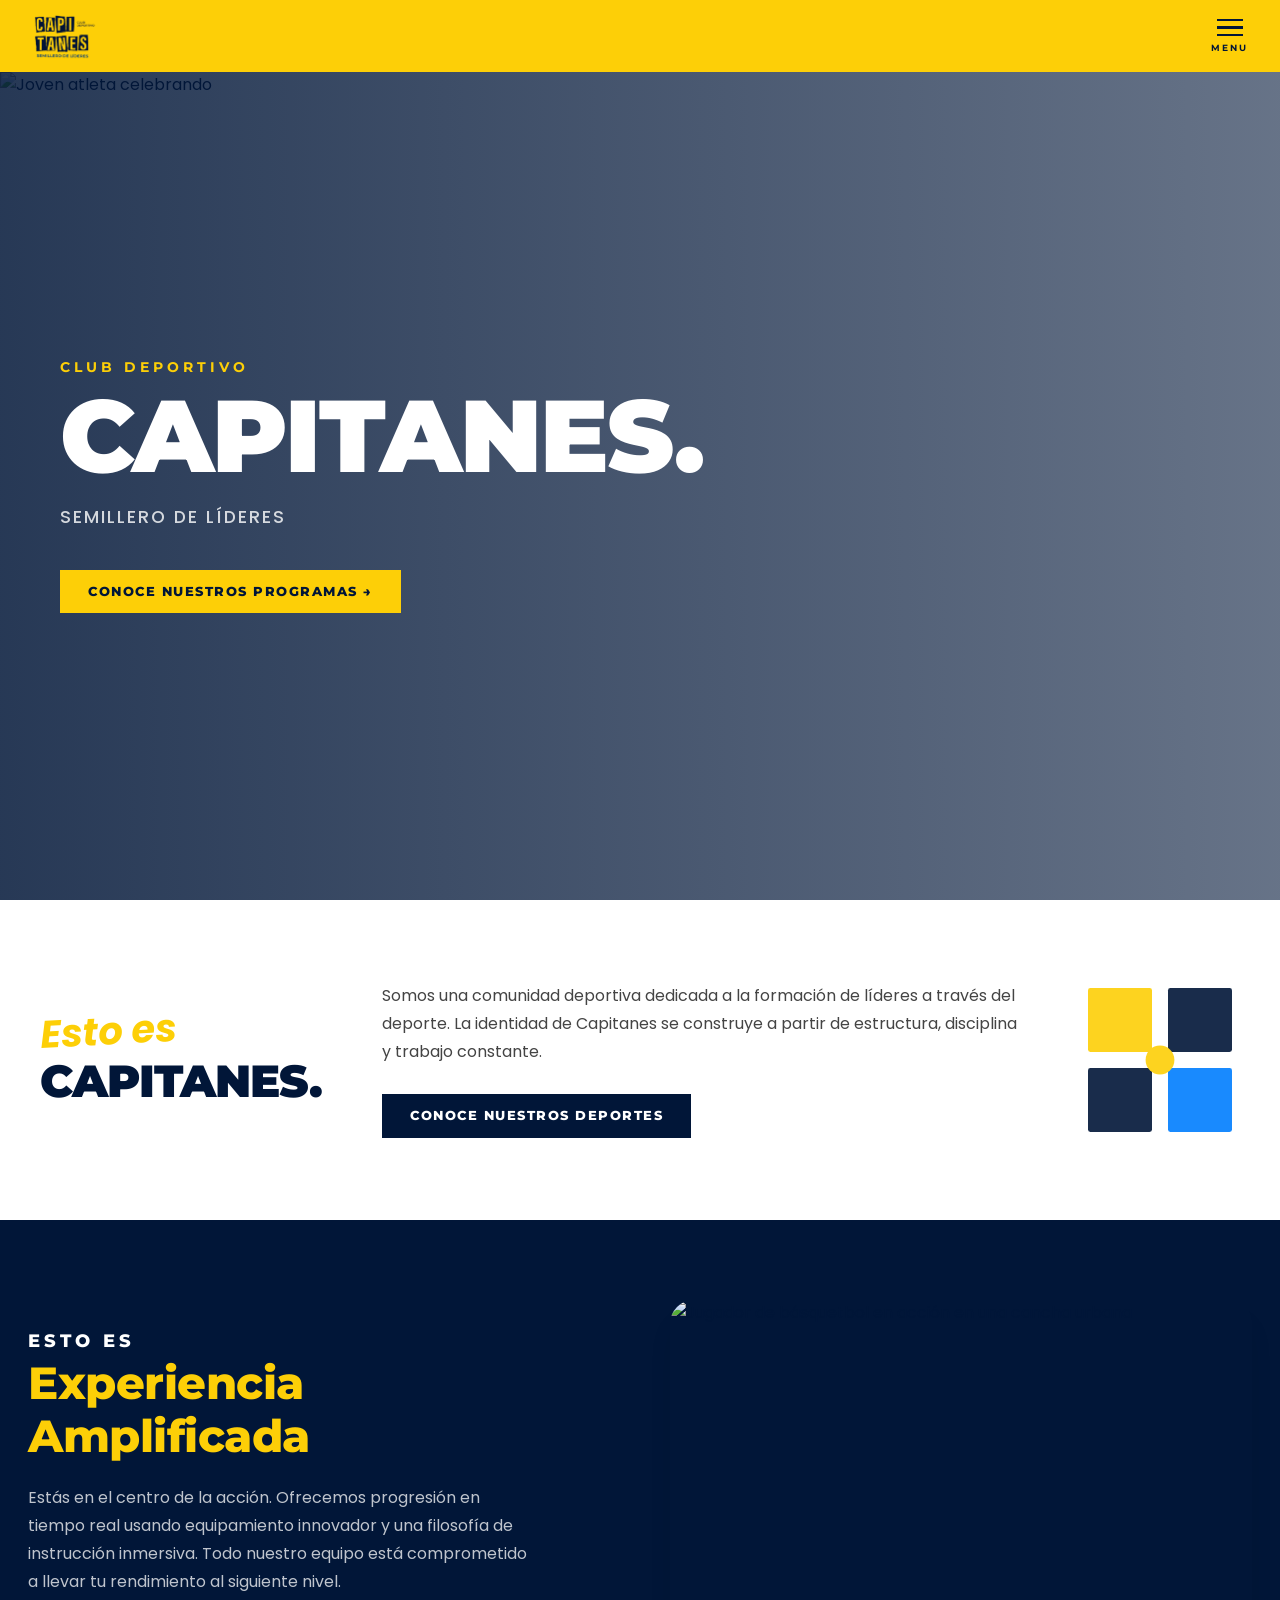
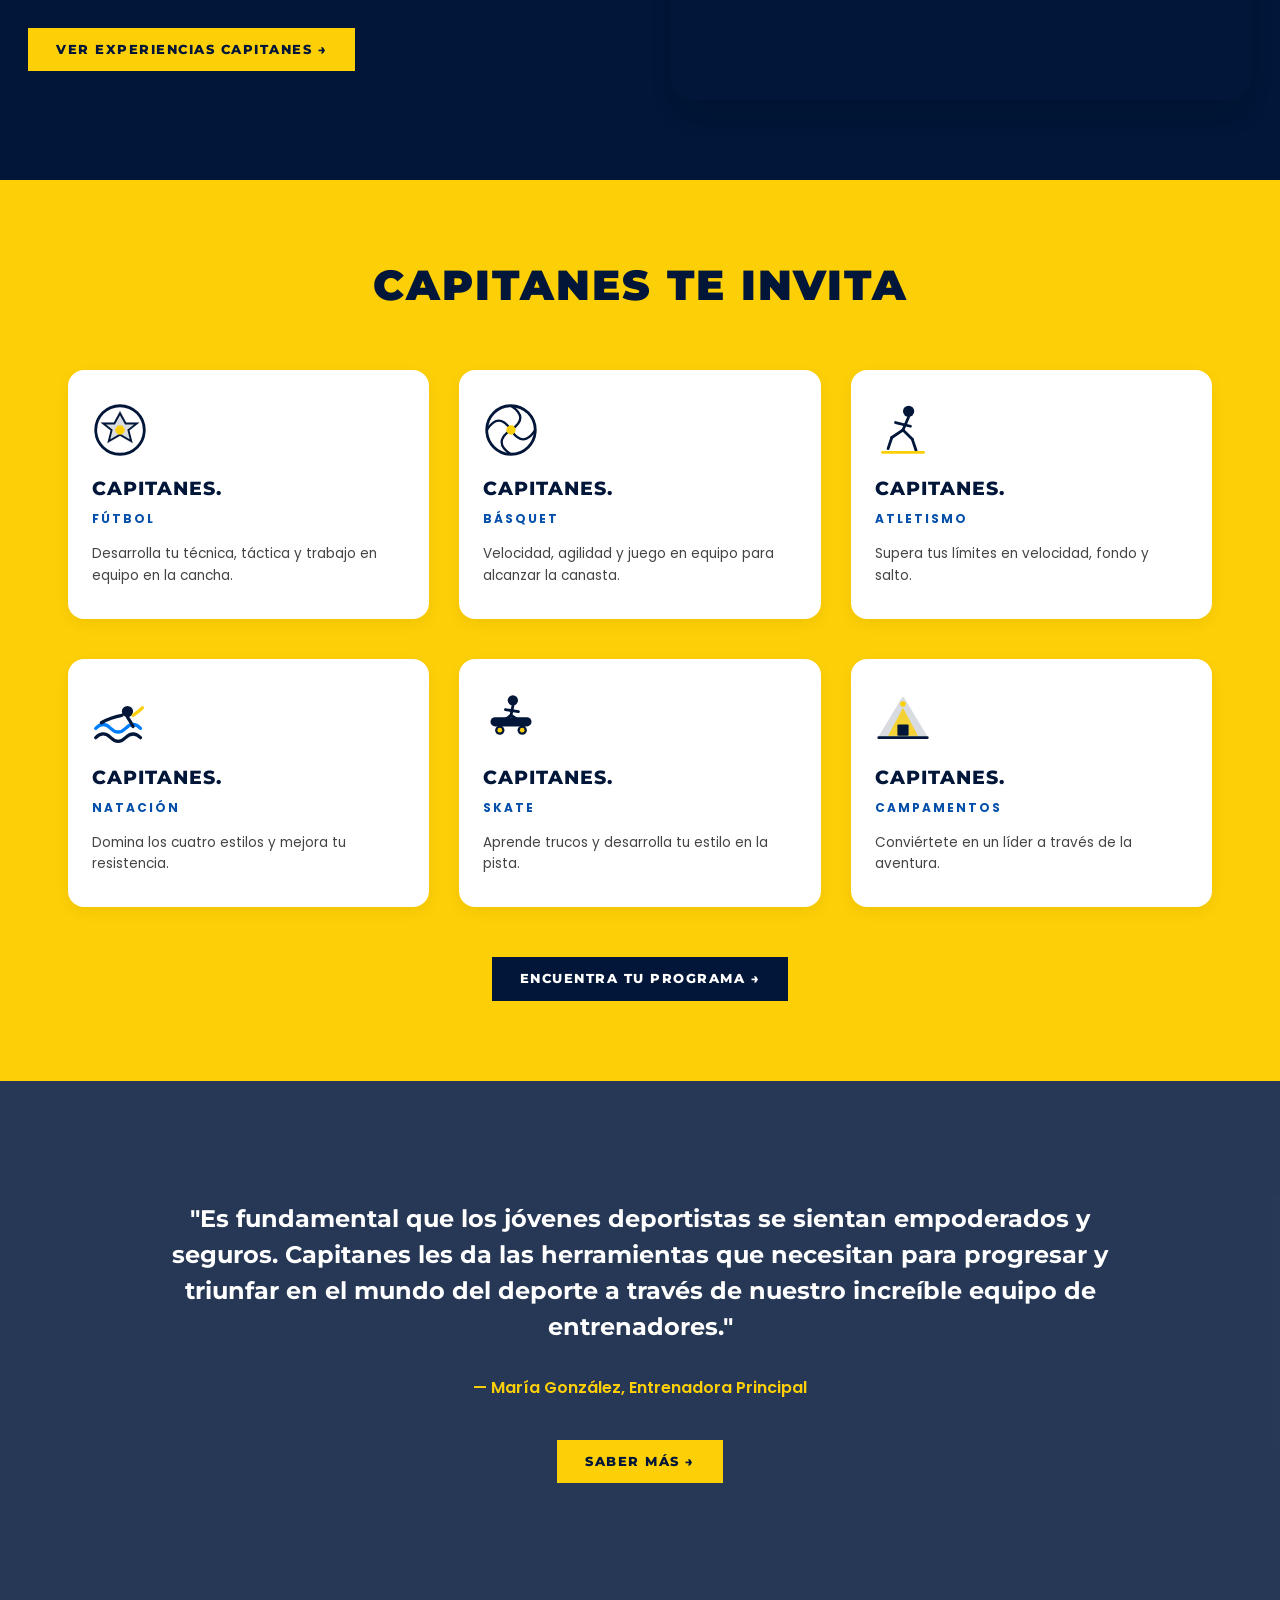
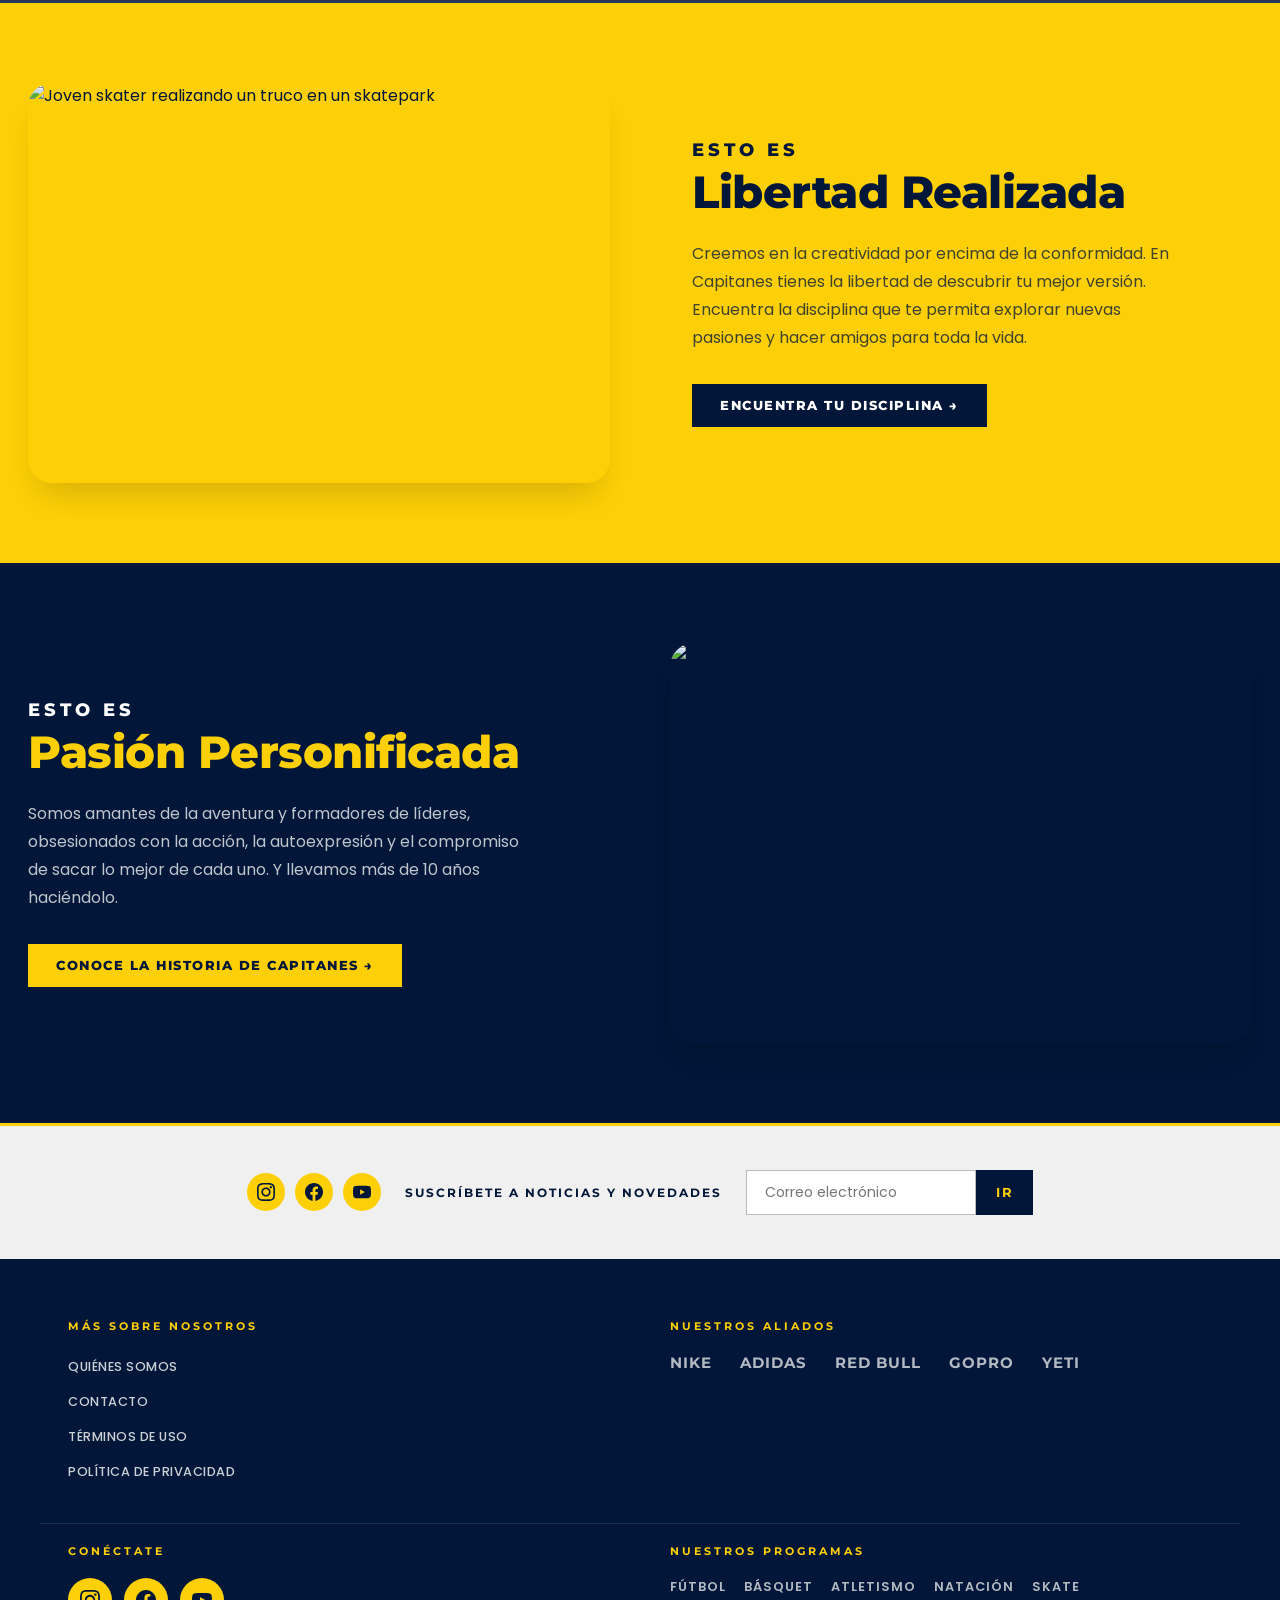
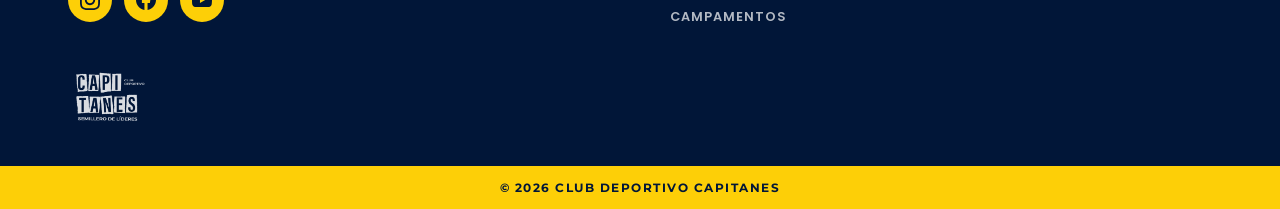
==== commit e0c22ca0: "Unificar footer: eliminar links sin página en index.html Co-Authored-By: Claude Sonnet 4.6 <noreply@" ====
--- a/index.html
+++ b/index.html
@@ -9,7 +9,7 @@
   <link rel="preconnect" href="https://fonts.gstatic.com" crossorigin>
   <!-- Mantenemos las fuentes originales de la marca -->
   <link href="https://fonts.googleapis.com/css2?family=Montserrat:ital,wght@0,400;0,600;0,700;0,800;0,900;1,700&family=Poppins:ital,wght@0,400;0,500;0,600;0,700;0,800;1,700&display=swap" rel="stylesheet">
-  <link rel="stylesheet" href="css/styles.css?v=82f0b99e">
+  <link rel="stylesheet" href="css/styles.css?v=202c5779">
 </head>
 <body>
 
@@ -249,12 +249,8 @@
         <ul class="footer-links">
           <li><a href="/nosotros">Quiénes Somos</a></li>
           <li><a href="/contacto">Contacto</a></li>
-          <li><a href="/tienda">Tienda Capitanes</a></li>
-          <li><a href="/prensa">Prensa</a></li>
           <li><a href="/terminos">Términos de Uso</a></li>
-          <li><a href="/accesibilidad">Accesibilidad</a></li>
           <li><a href="/privacidad">Política de Privacidad</a></li>
-          <li><a href="/comunidad">Reglamento de Comunidad</a></li>
         </ul>
       </div>
       <div class="footer-col">
@@ -306,6 +302,6 @@
     </div>
   </footer>
 
-  <script src="js/main.js"></script>
+  <script src="js/main.js?v=42d1f72a"></script>
 </body>
 </html>
--- a/css/styles.css
+++ b/css/styles.css
@@ -178,12 +178,12 @@
 =========================== */
 .nav-offcanvas {
   position: fixed;
-  top: 72px;
+  top: 0;
   right: 0;
   width: 100%;
-  height: calc(100vh - 72px);
+  height: 100vh;
   background: var(--color-white);
-  z-index: 999;
+  z-index: 1001;
   transform: translateX(100%);
   transition: transform 0.45s cubic-bezier(0.4, 0, 0.2, 1);
   overflow-y: auto;
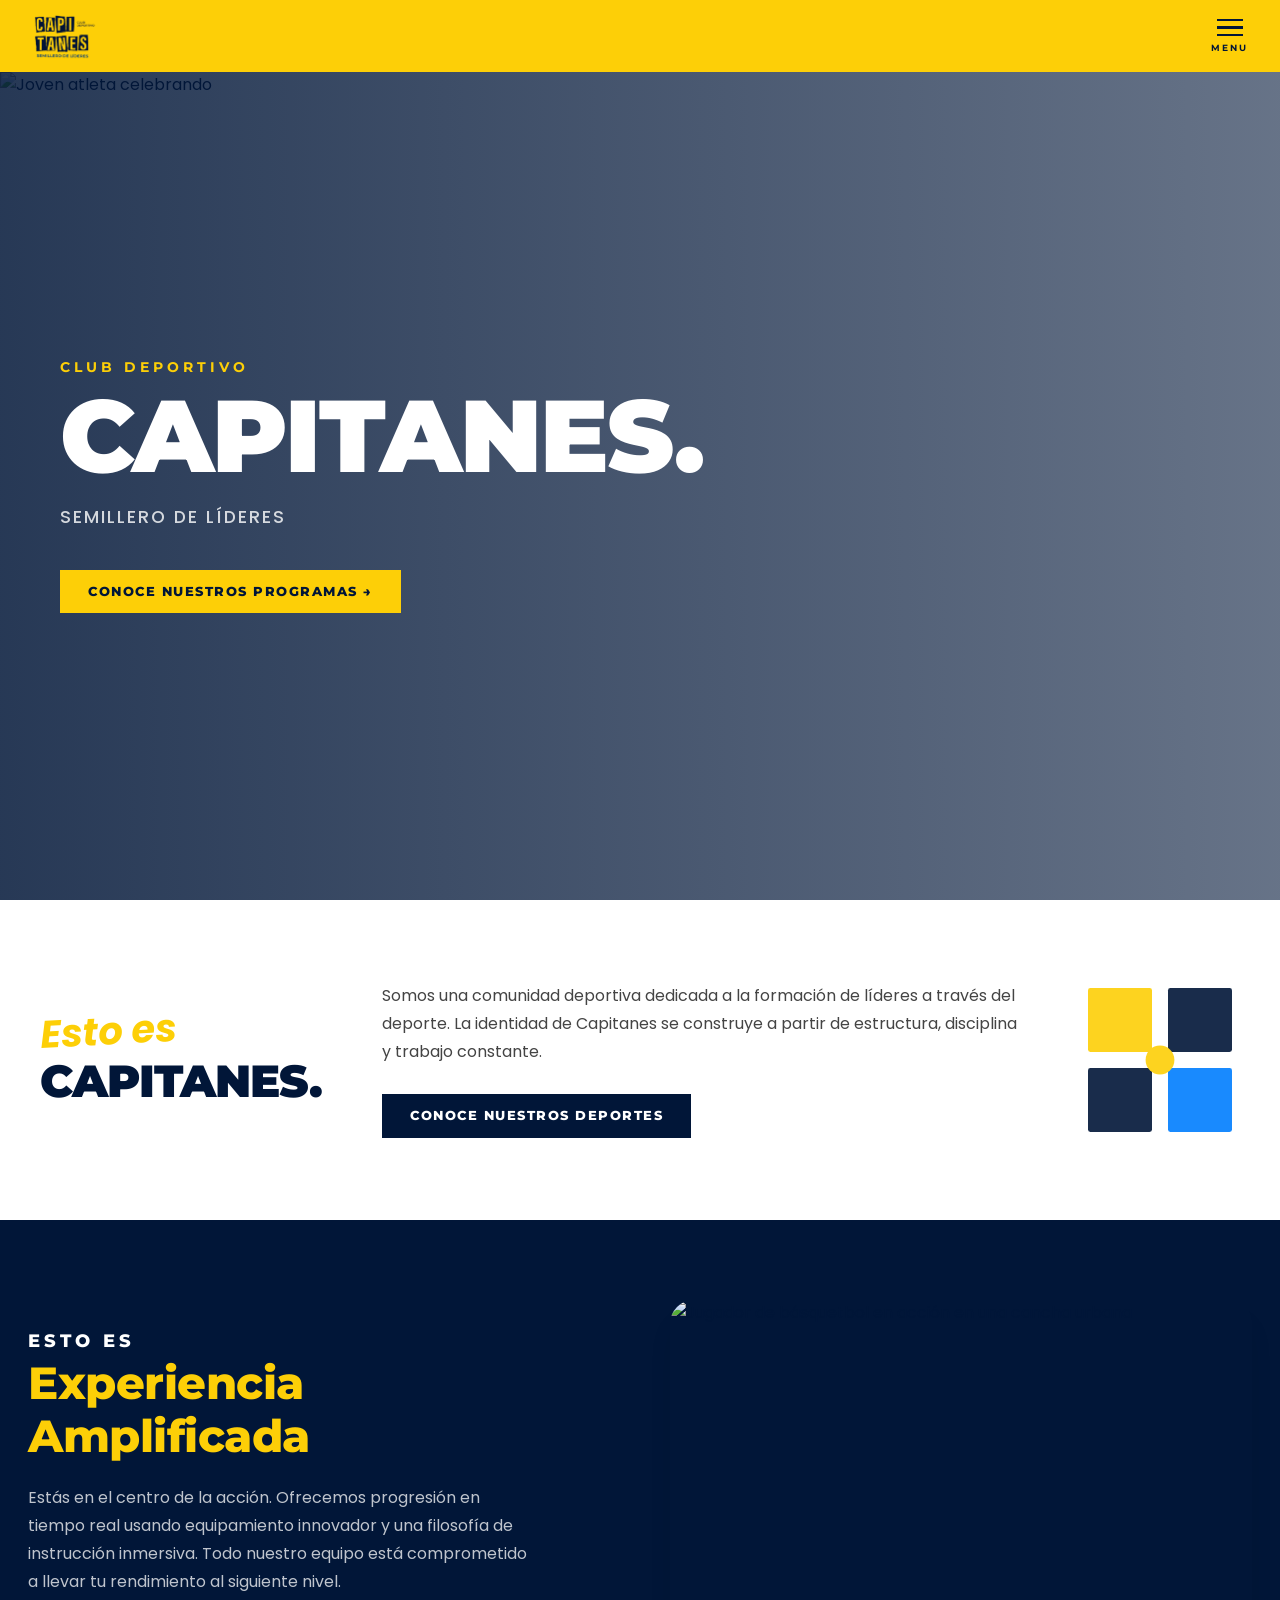
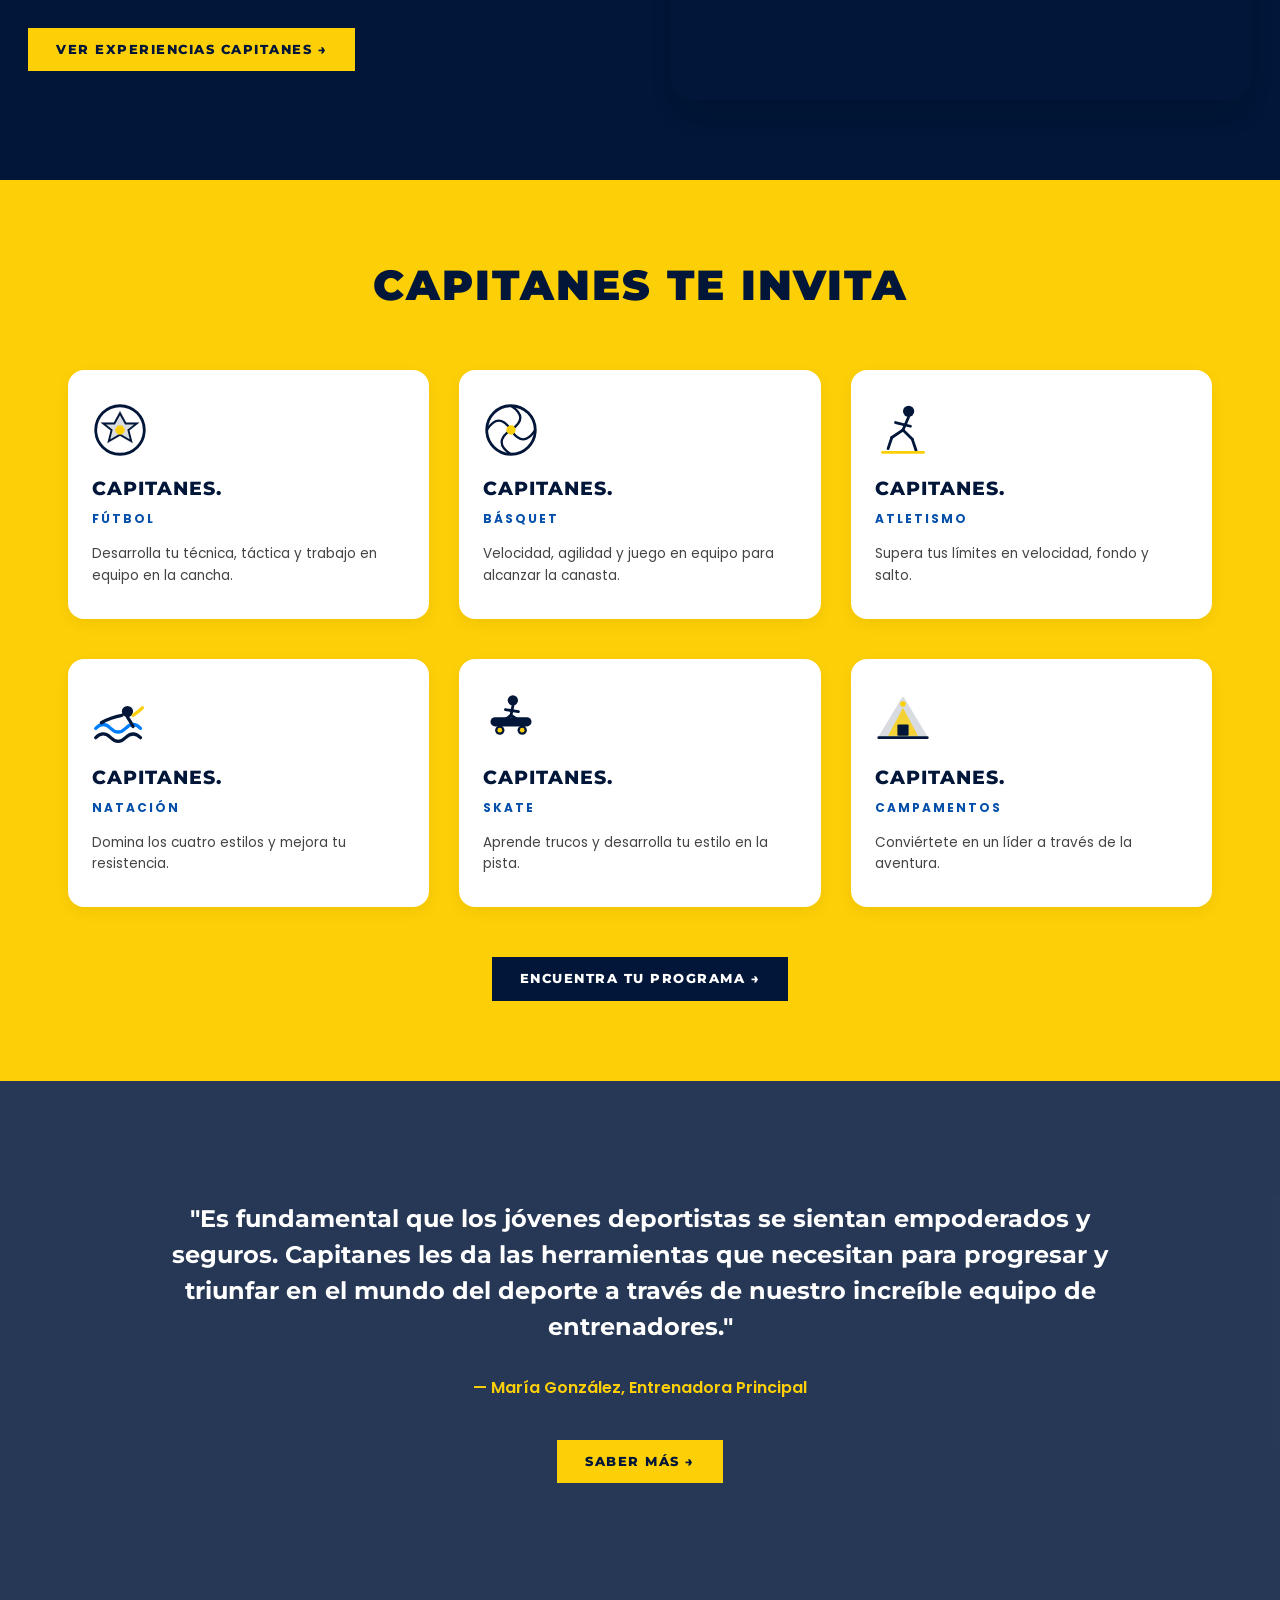
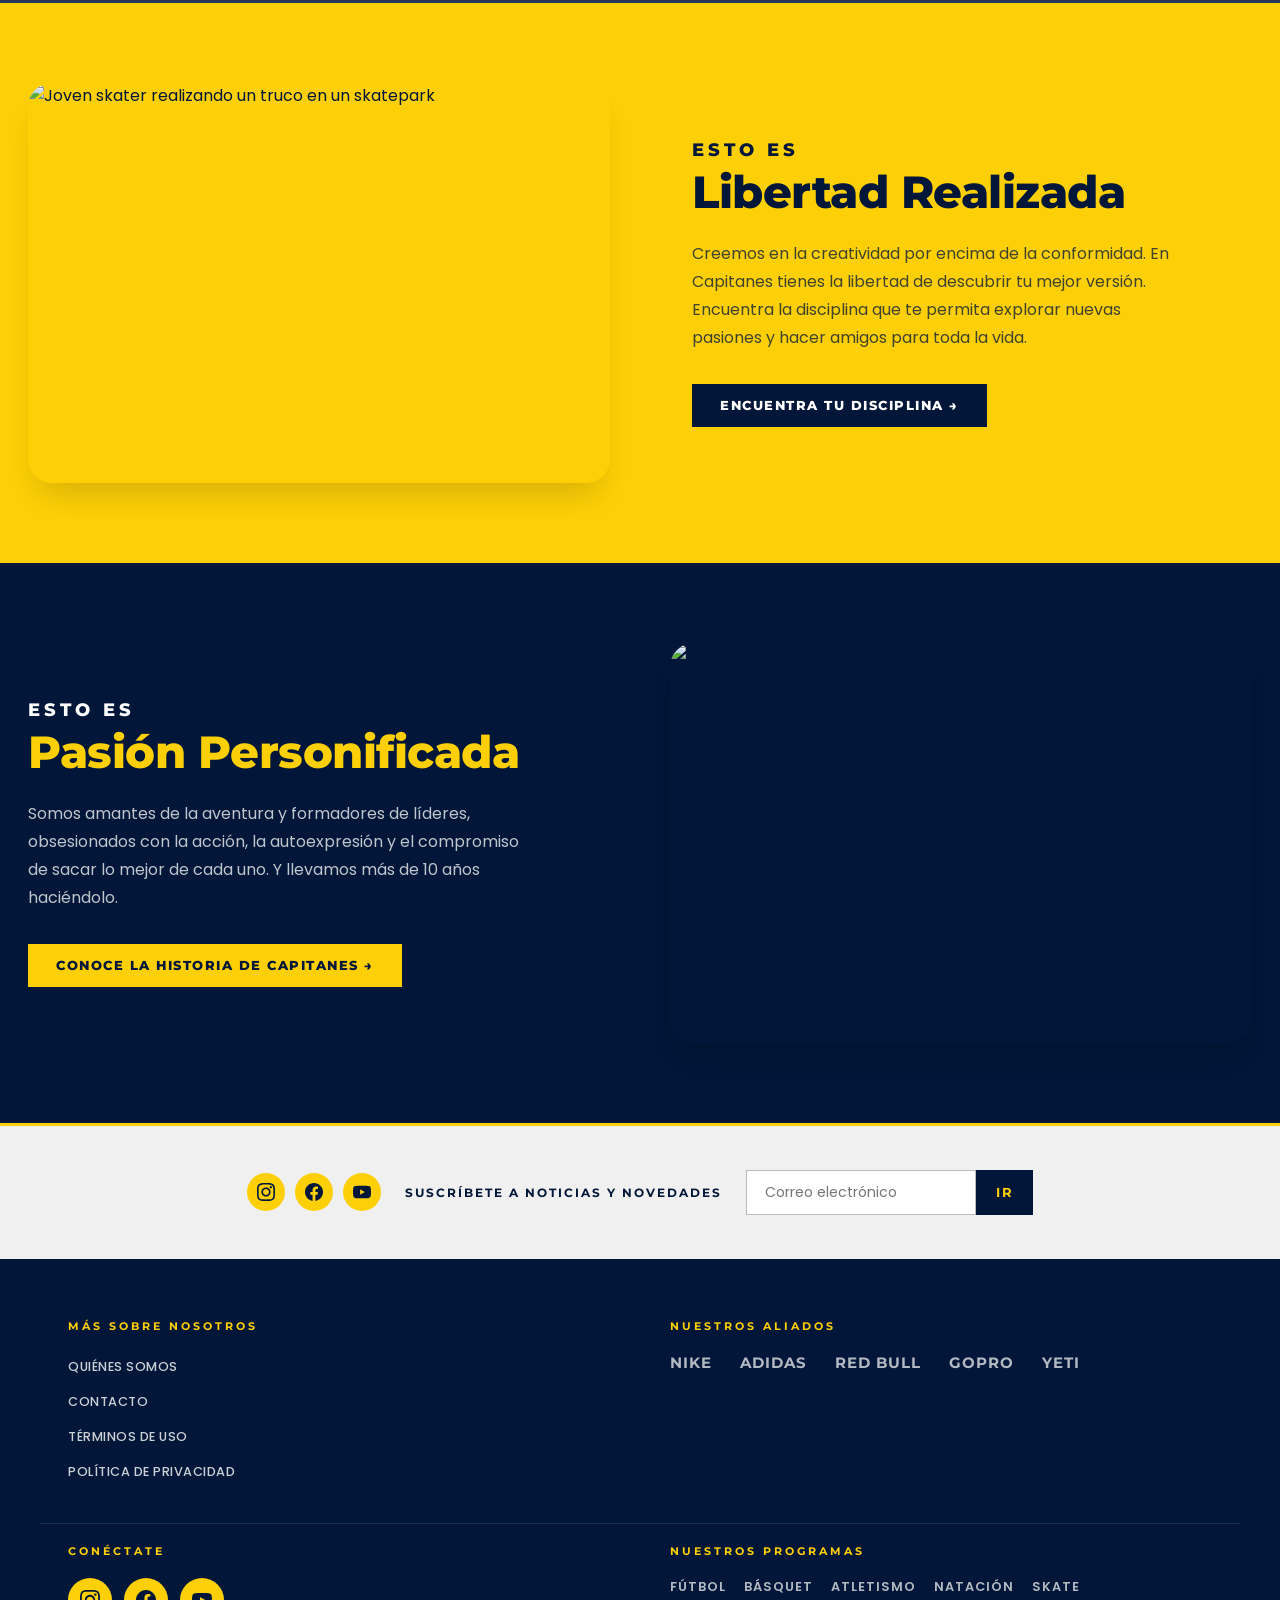
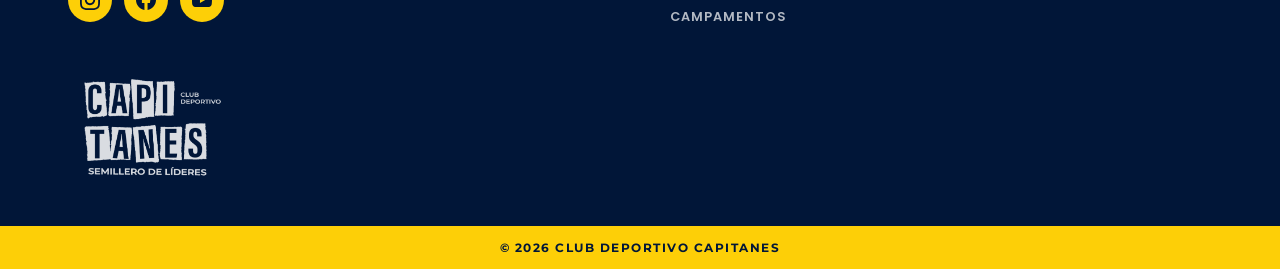
==== commit 27efad30: "Footer logo: duplicar tamaño de 60px a 120px Co-Authored-By: Claude Sonnet 4.6 <noreply@anthropic.co" ====
--- a/index.html
+++ b/index.html
@@ -9,7 +9,7 @@
   <link rel="preconnect" href="https://fonts.gstatic.com" crossorigin>
   <!-- Mantenemos las fuentes originales de la marca -->
   <link href="https://fonts.googleapis.com/css2?family=Montserrat:ital,wght@0,400;0,600;0,700;0,800;0,900;1,700&family=Poppins:ital,wght@0,400;0,500;0,600;0,700;0,800;1,700&display=swap" rel="stylesheet">
-  <link rel="stylesheet" href="css/styles.css?v=202c5779">
+  <link rel="stylesheet" href="css/styles.css?v=6463a2d3">
 </head>
 <body>
 
--- a/css/styles.css
+++ b/css/styles.css
@@ -867,7 +867,7 @@
 }
 
 .footer-logo-img {
-  height: 60px;
+  height: 120px;
   width: auto;
   filter: brightness(0) invert(1);
   opacity: 0.85;
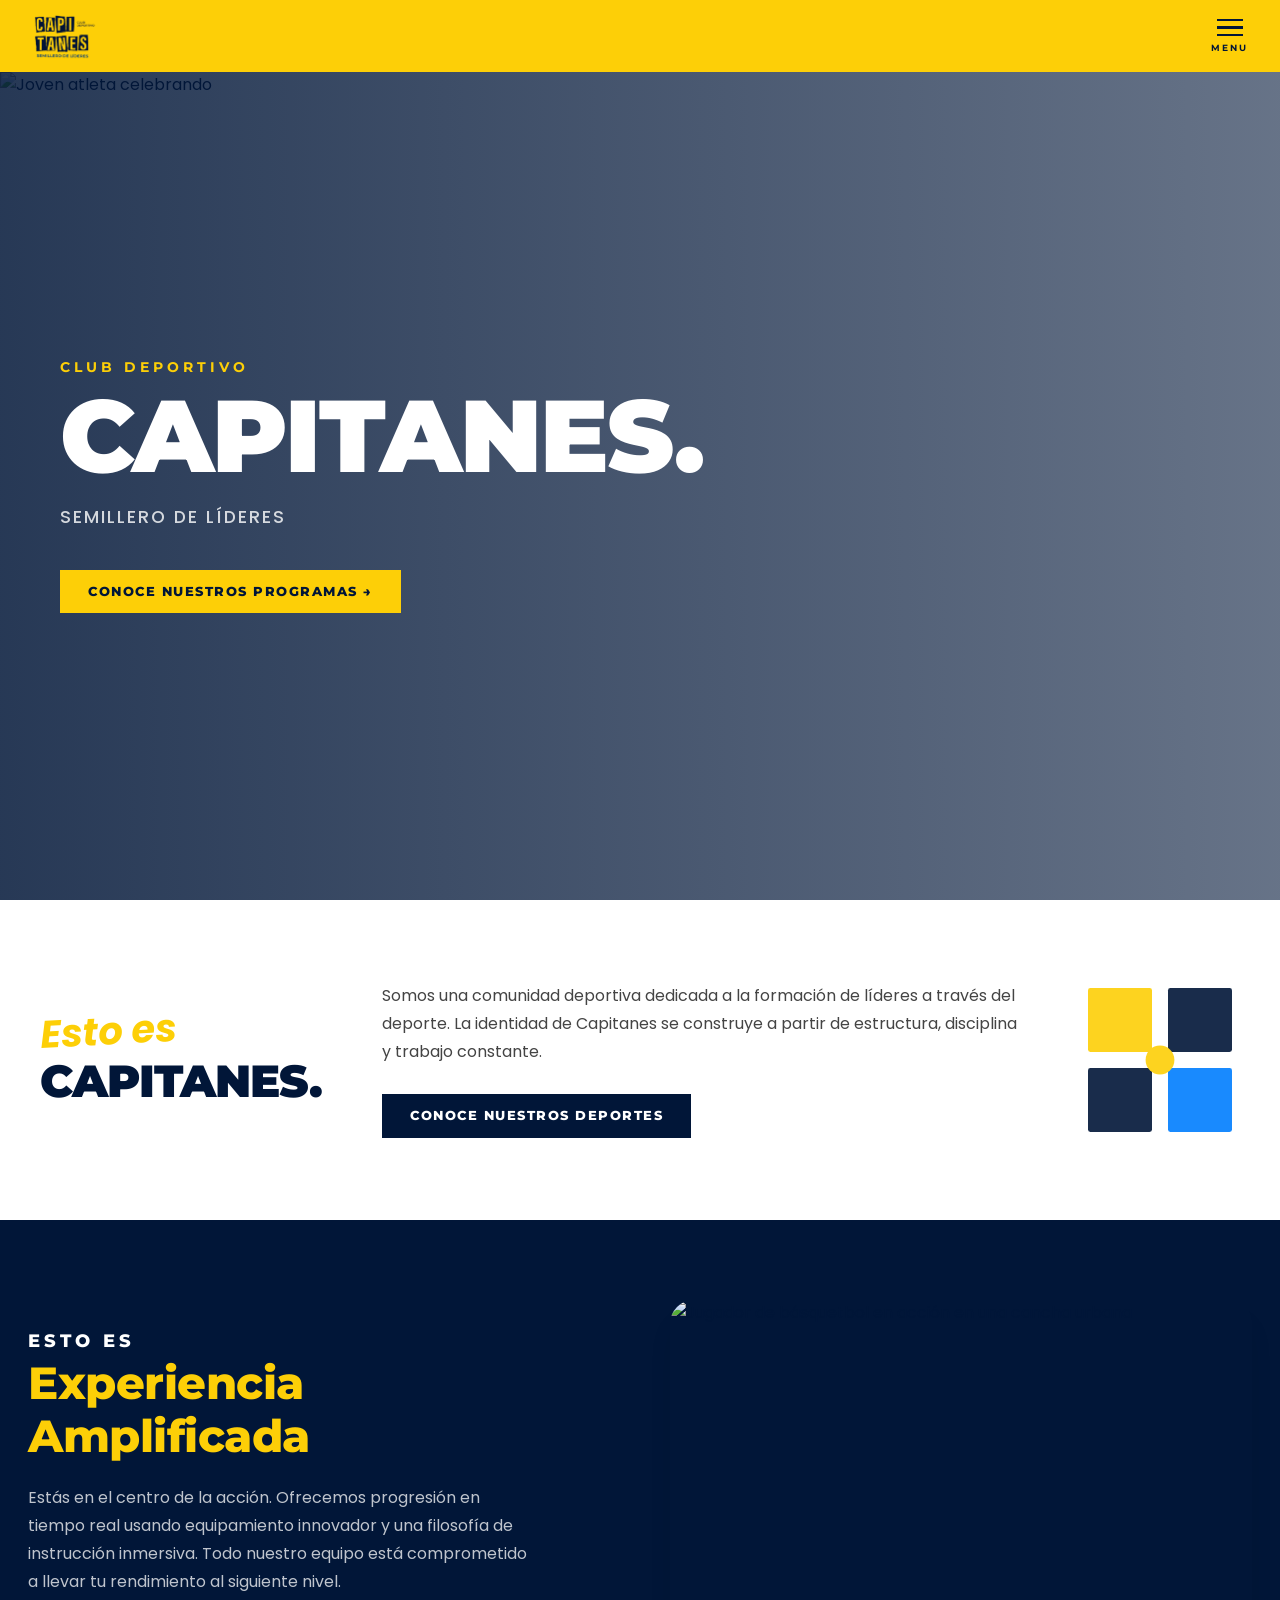
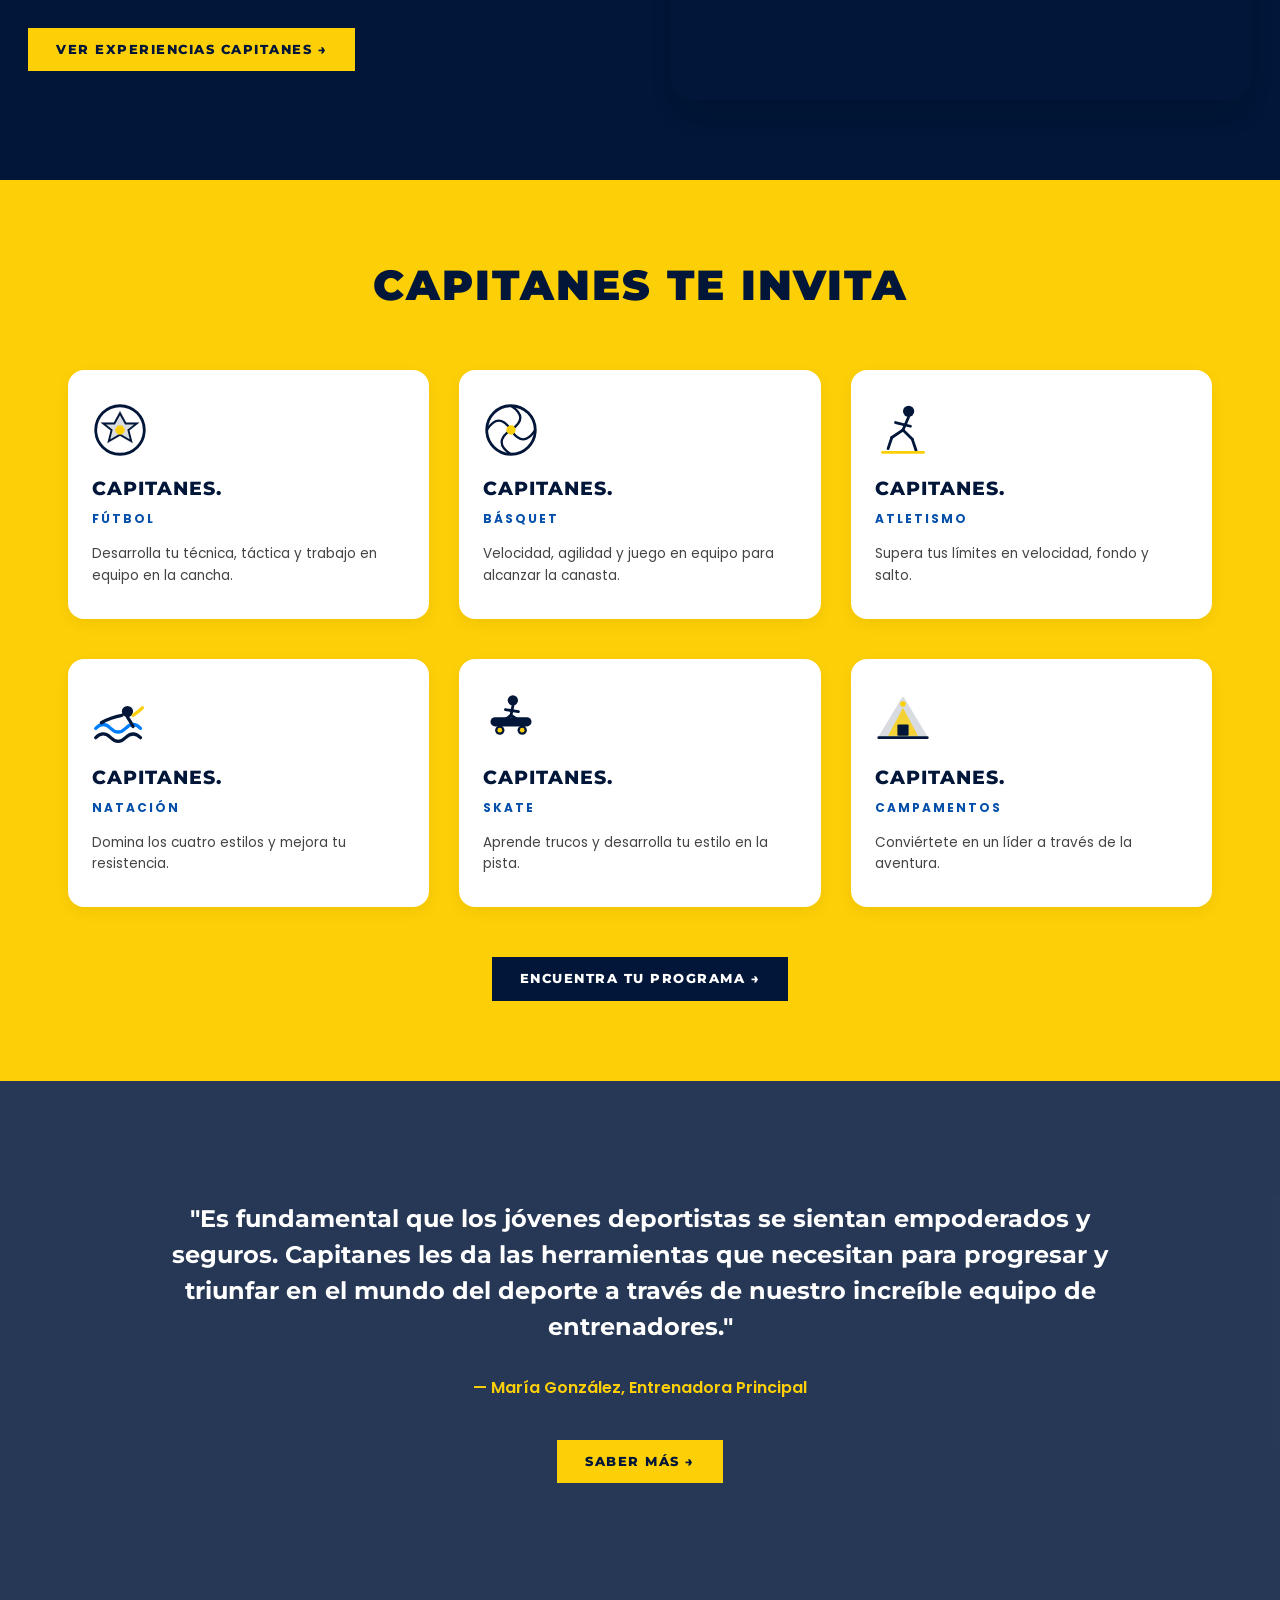
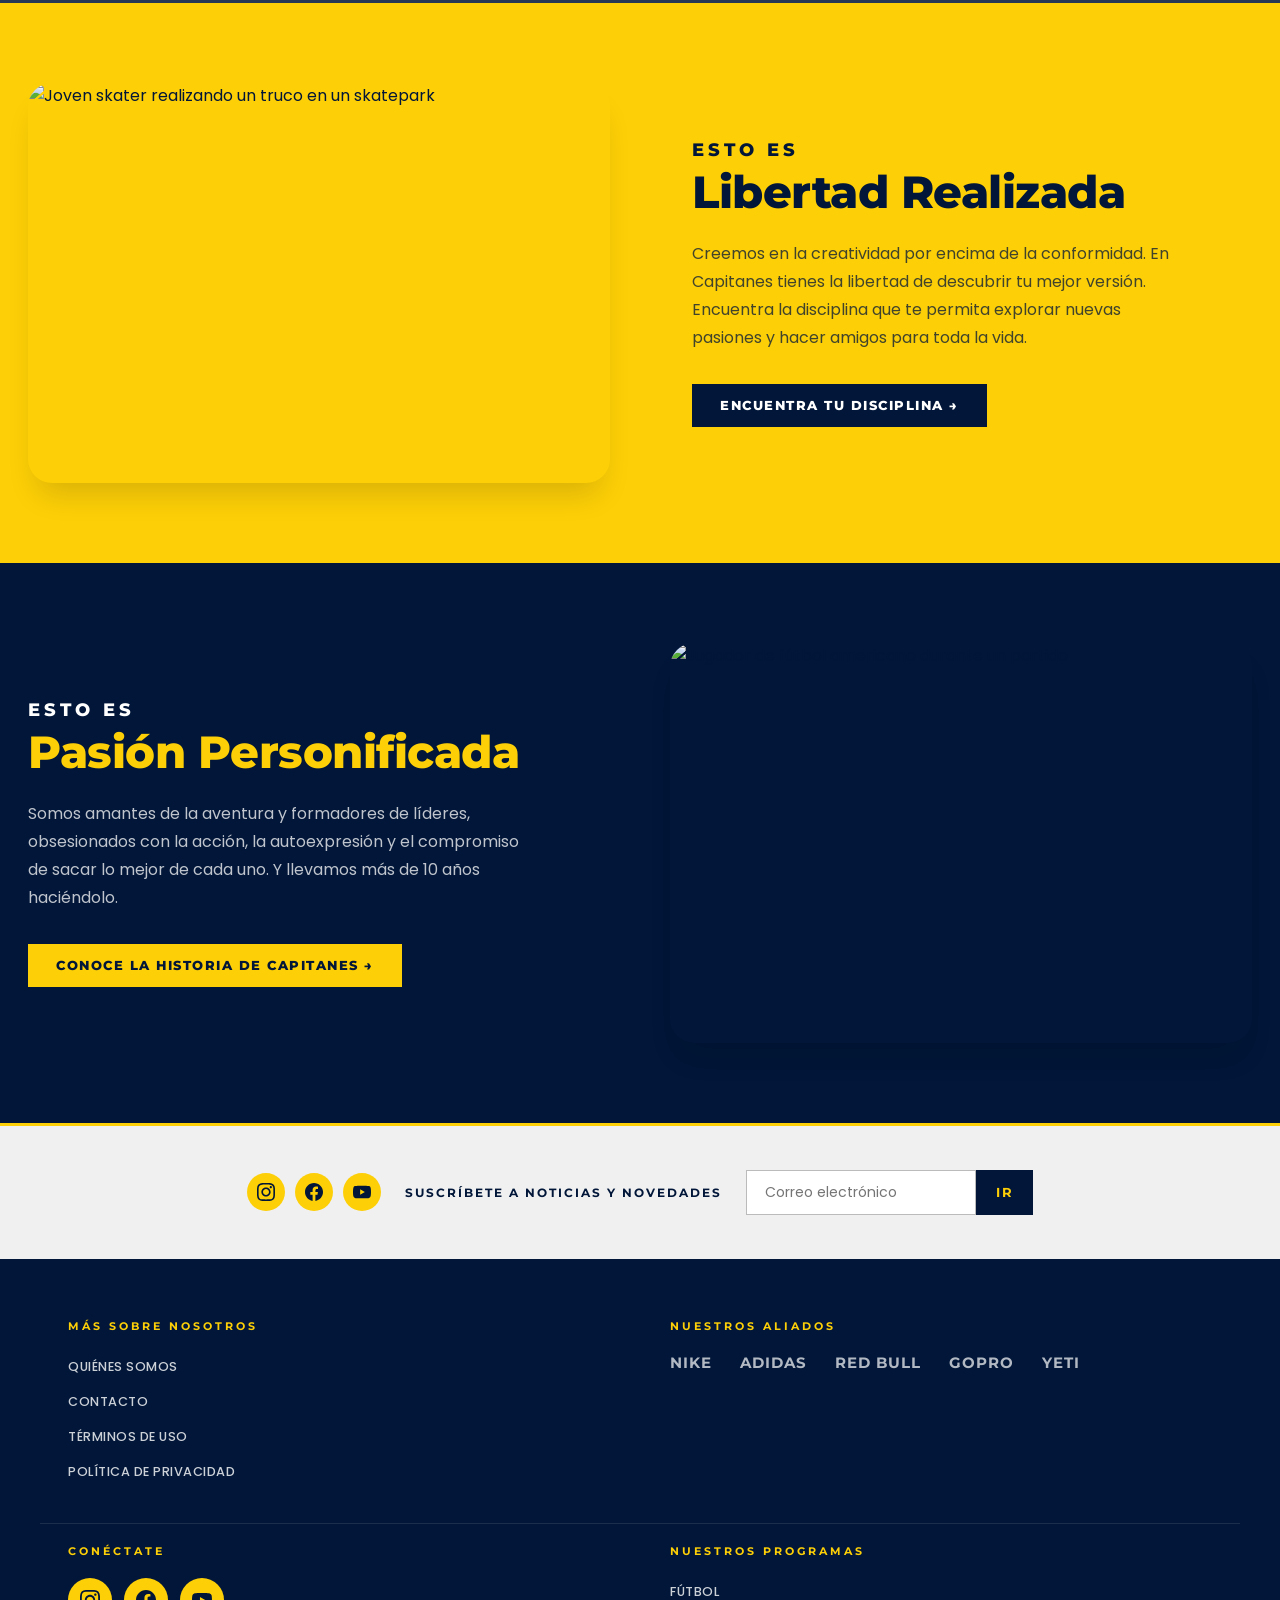
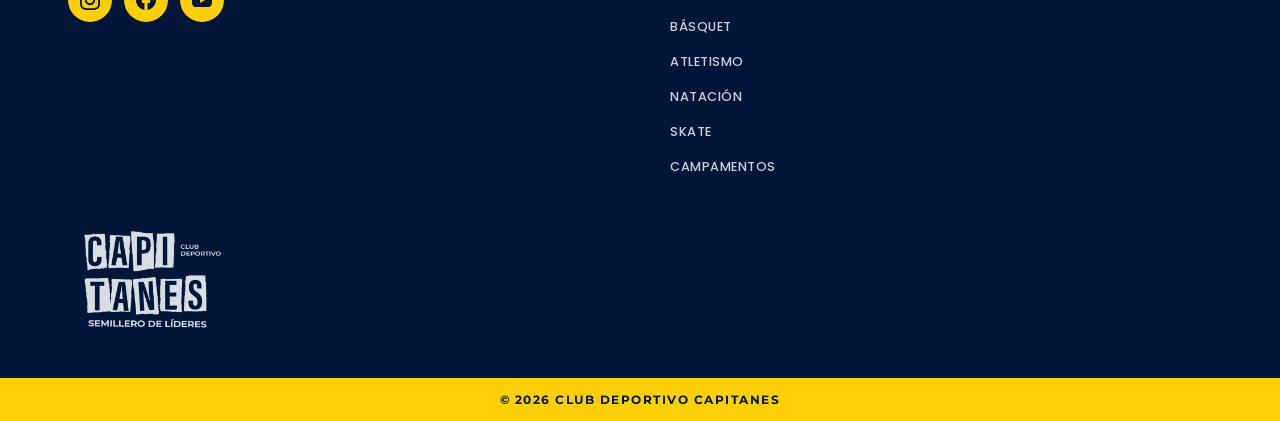
==== commit e3c1bce3: "Agregar subpáginas de programas y linkear footer y actividades - Crear 6 subpáginas bajo actividades" ====
--- a/index.html
+++ b/index.html
@@ -282,14 +282,14 @@
       </div>
       <div class="footer-col">
         <h3 class="footer-heading">NUESTROS PROGRAMAS</h3>
-        <div class="footer-brands">
-          <span>Fútbol</span>
-          <span>Básquet</span>
-          <span>Atletismo</span>
-          <span>Natación</span>
-          <span>Skate</span>
-          <span>Campamentos</span>
-        </div>
+        <ul class="footer-links">
+          <li><a href="/actividades/futbol">Fútbol</a></li>
+          <li><a href="/actividades/basquet">Básquet</a></li>
+          <li><a href="/actividades/atletismo">Atletismo</a></li>
+          <li><a href="/actividades/natacion">Natación</a></li>
+          <li><a href="/actividades/skate">Skate</a></li>
+          <li><a href="/actividades/campamentos">Campamentos</a></li>
+        </ul>
       </div>
     </div>
 
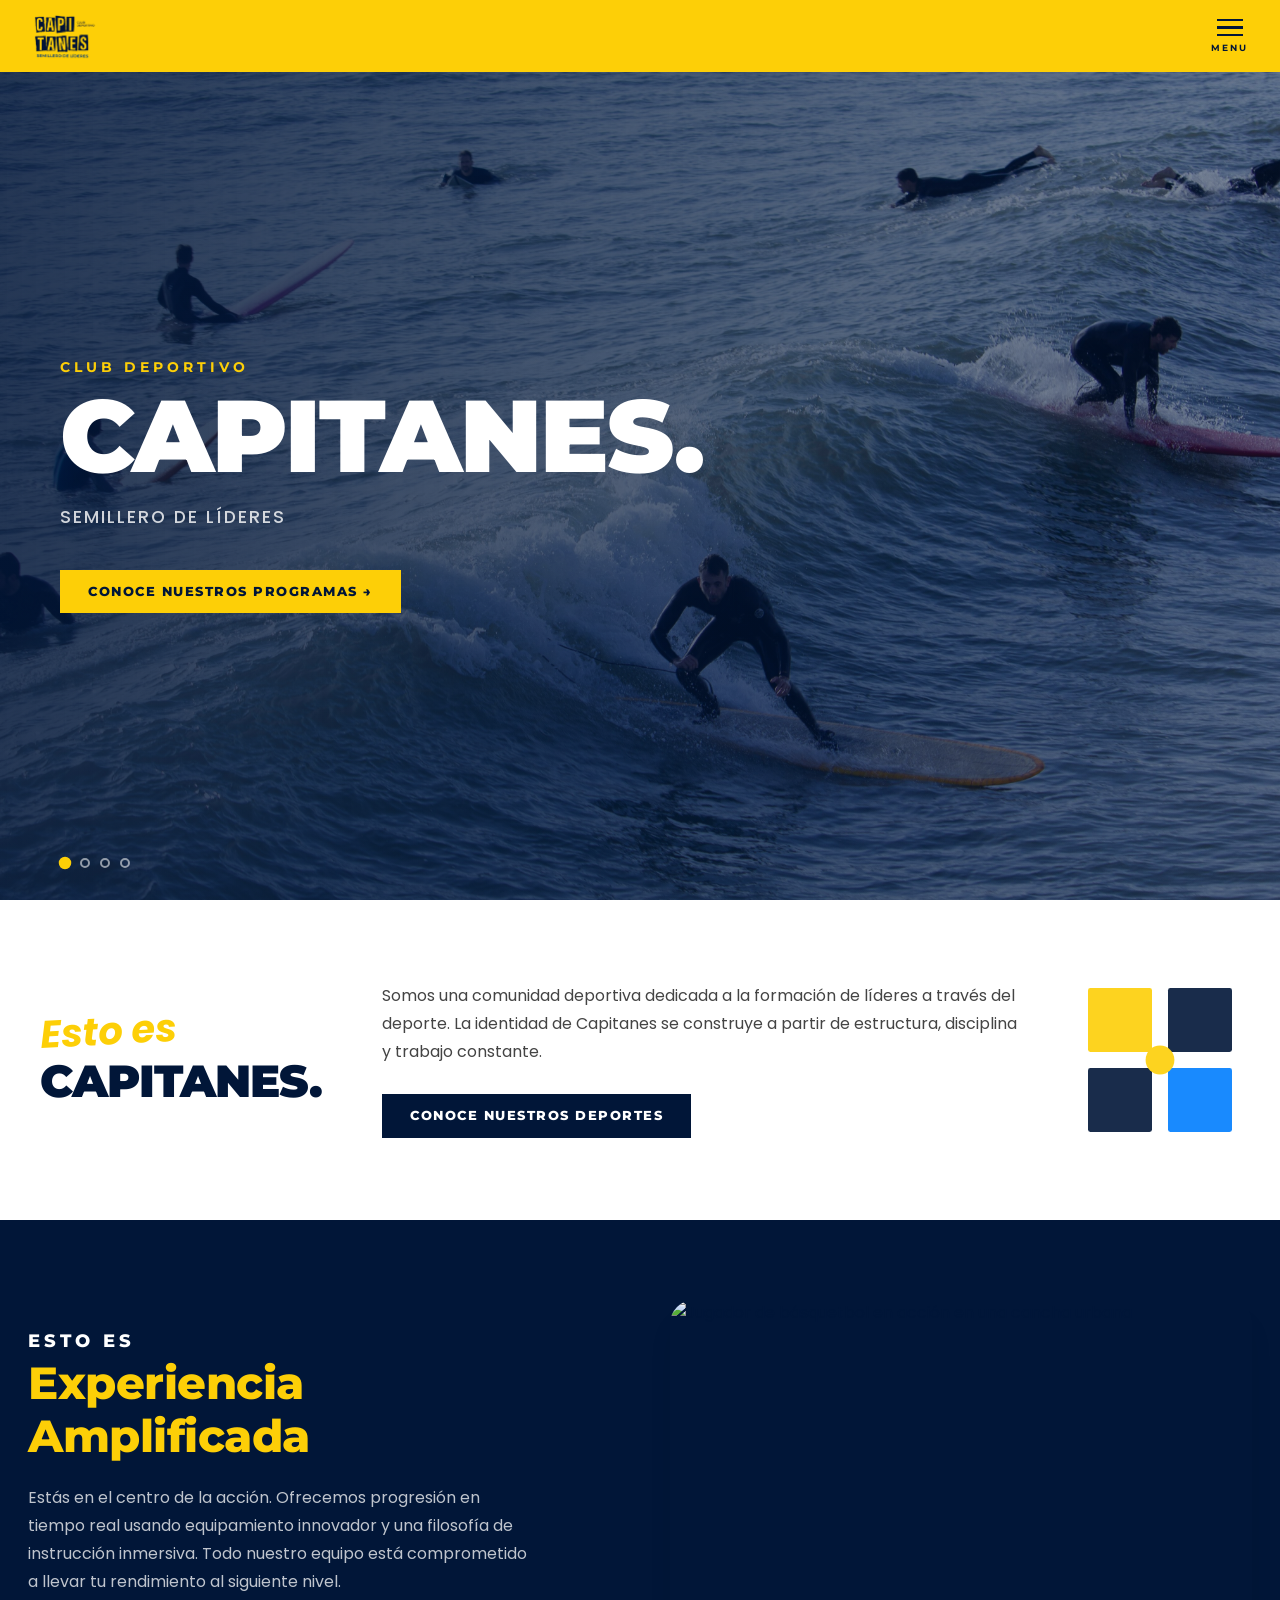
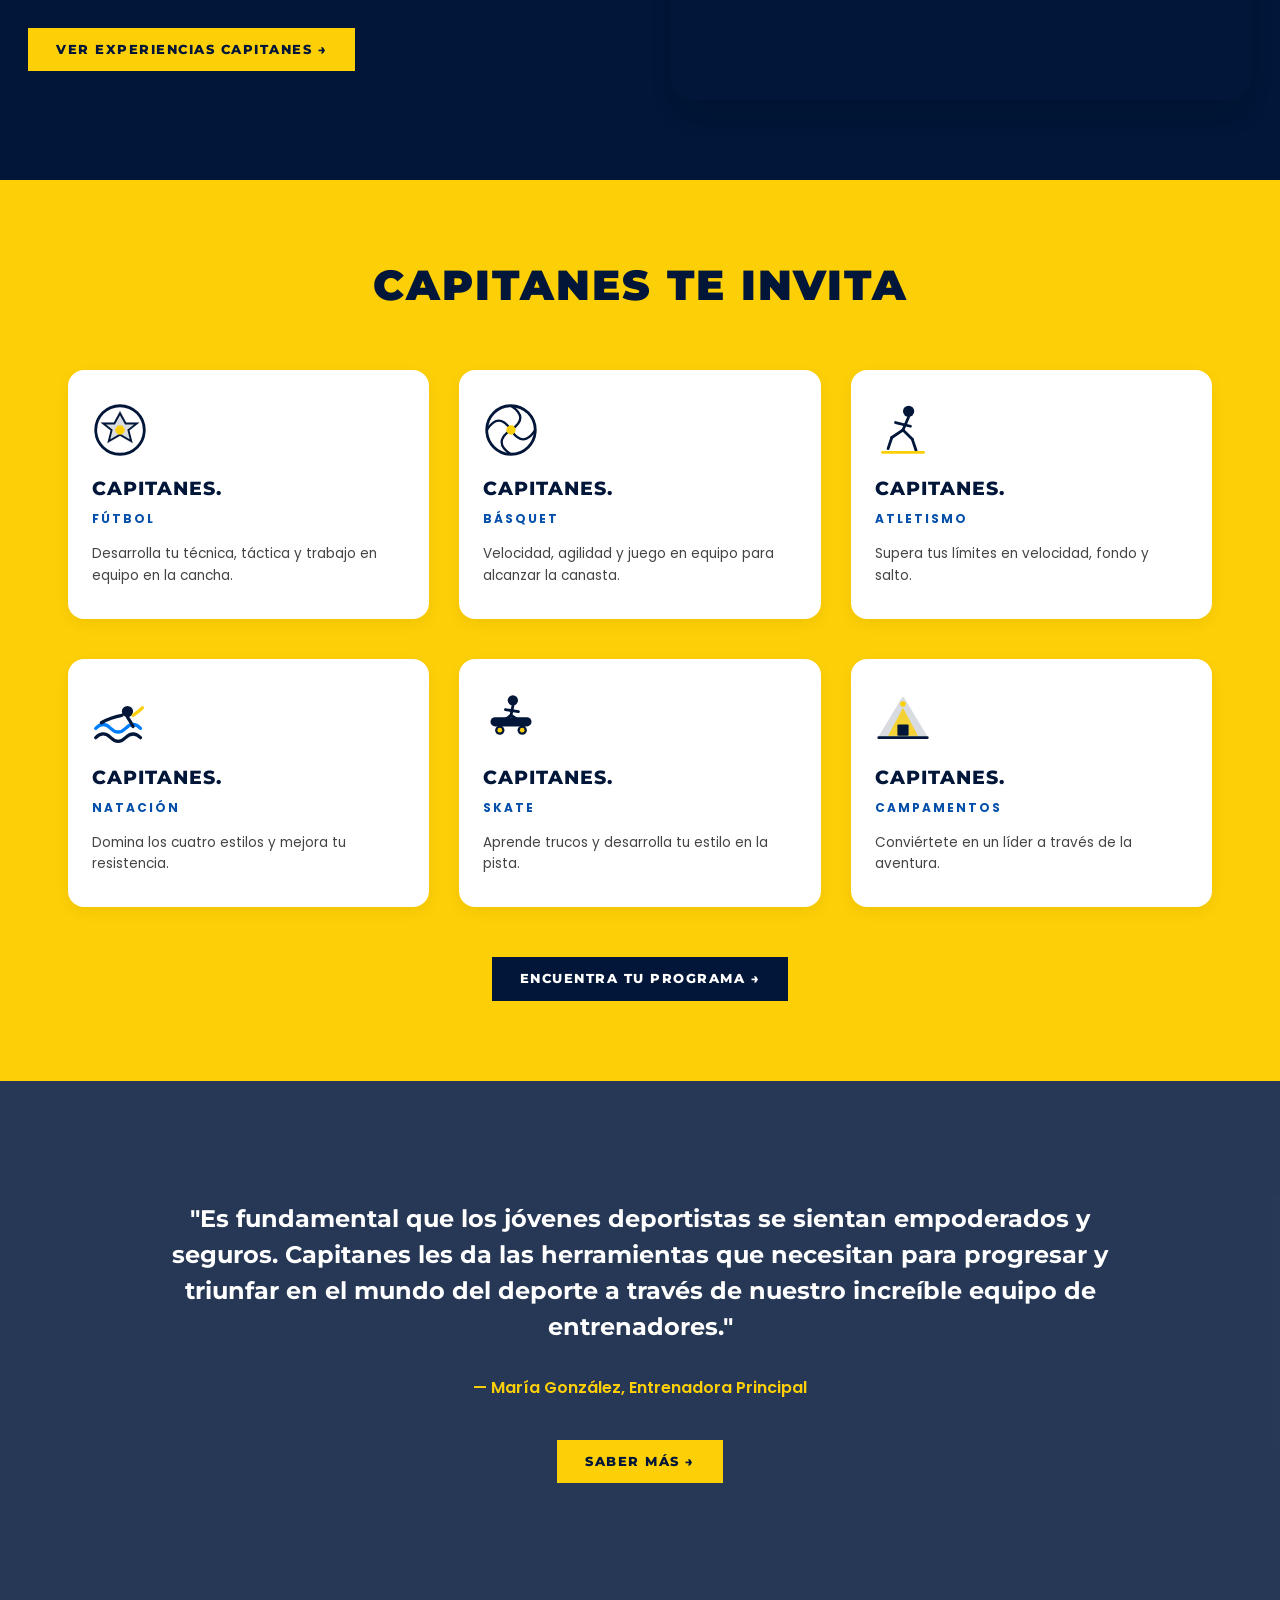
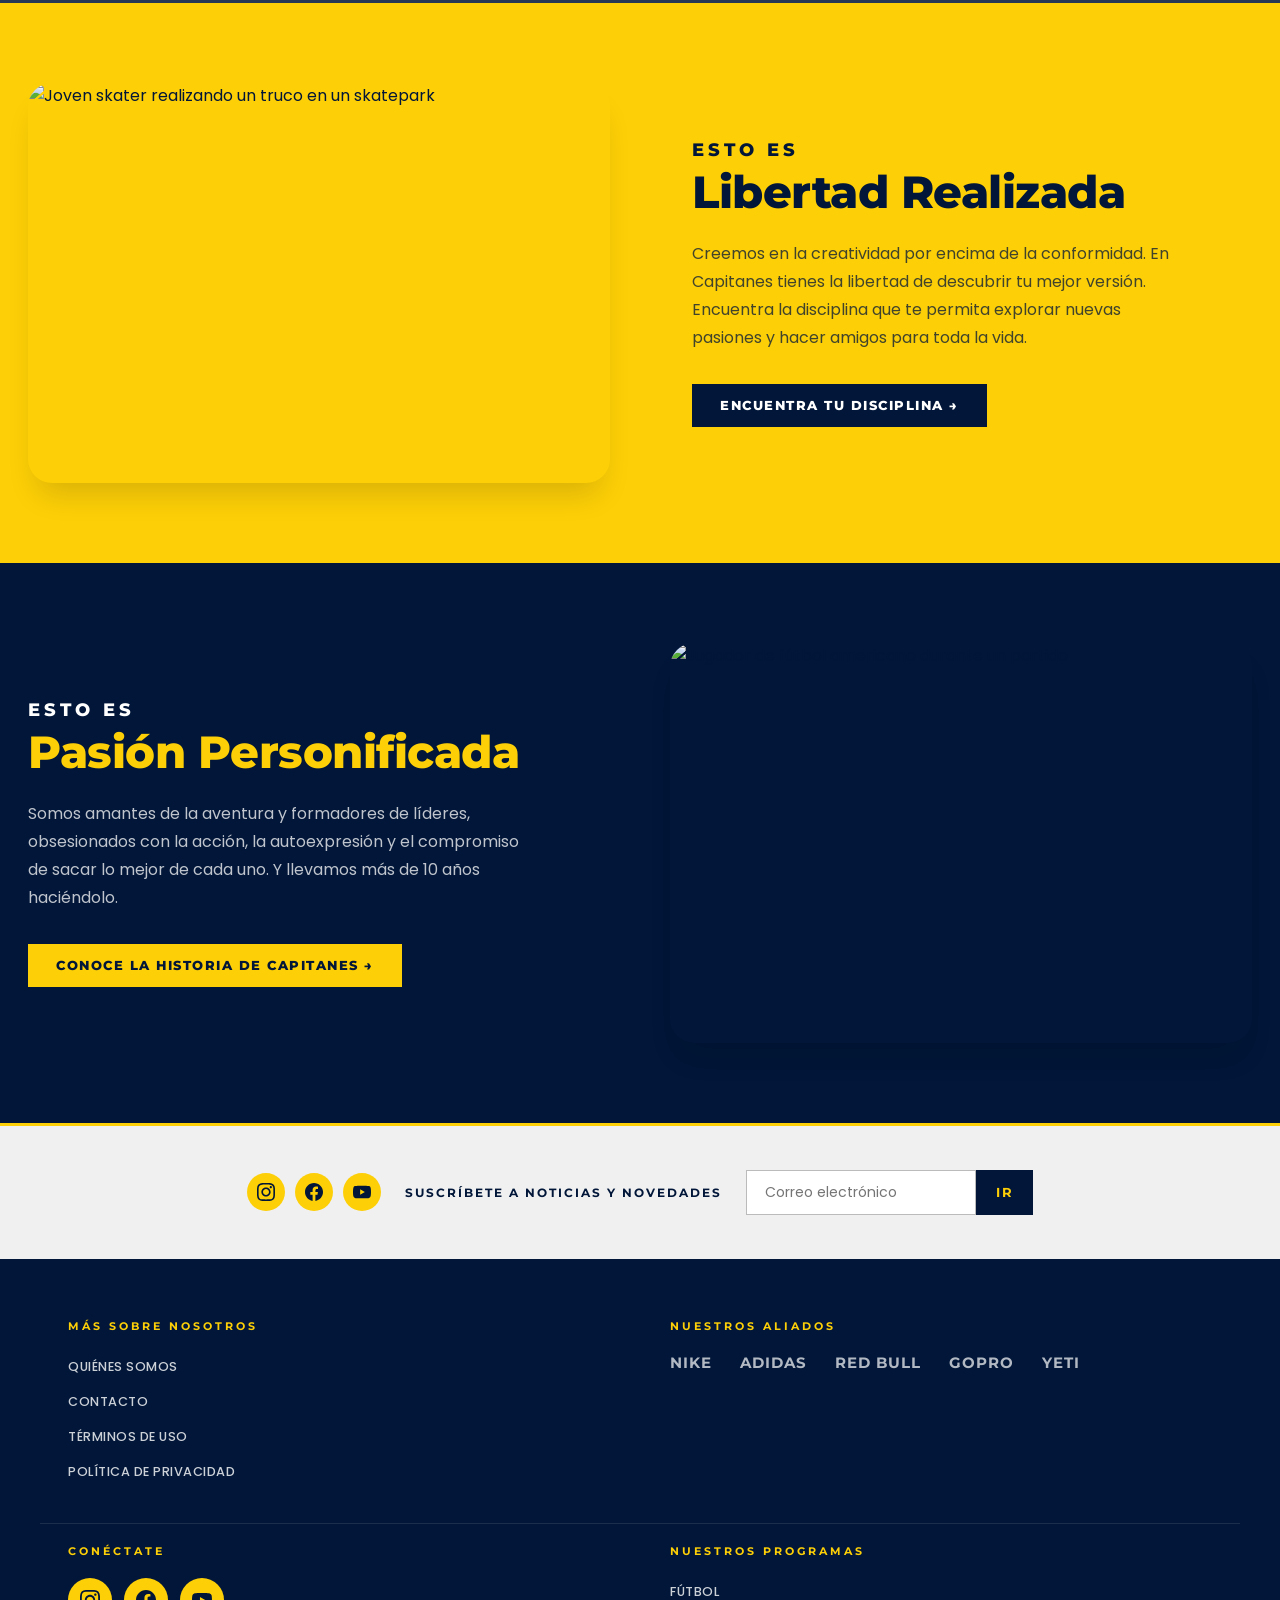
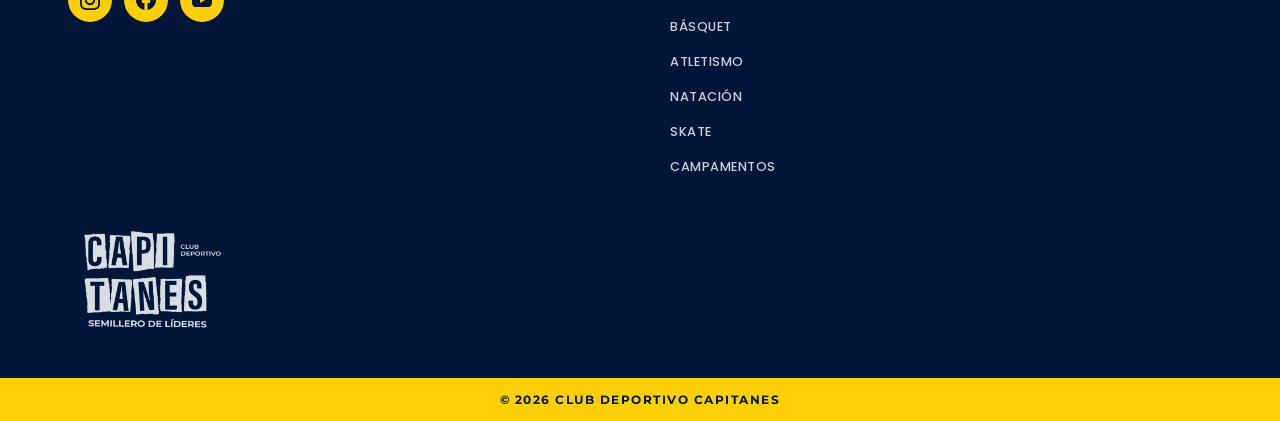
==== commit 1aca40f5: "Hero: slideshow con efecto Ken Burns en 4 imágenes Reemplaza el hero estático por un slideshow con c" ====
--- a/index.html
+++ b/index.html
@@ -9,7 +9,7 @@
   <link rel="preconnect" href="https://fonts.gstatic.com" crossorigin>
   <!-- Mantenemos las fuentes originales de la marca -->
   <link href="https://fonts.googleapis.com/css2?family=Montserrat:ital,wght@0,400;0,600;0,700;0,800;0,900;1,700&family=Poppins:ital,wght@0,400;0,500;0,600;0,700;0,800;1,700&display=swap" rel="stylesheet">
-  <link rel="stylesheet" href="css/styles.css?v=6463a2d3">
+  <link rel="stylesheet" href="css/styles.css?v=0cead87a">
 </head>
 <body>
 
@@ -53,18 +53,34 @@
 
   <main>
 
-    <!-- ================= SECCIÓN 1: HERO (Split Layout Moderno) ================= -->
-    <!-- ================= HERO CON IMAGEN DE FONDO ================= -->
-  <section class="hero-fullscreen">
-    <div class="hero-fullscreen__bg">
-      <img src="https://raw.githubusercontent.com/francoaalarcon/capitanes-web/refs/heads/main/assets/stock%20(1).jpg" alt="Joven atleta celebrando">
-    </div>
-    <div class="hero-fullscreen__overlay"></div>
-    <div class="hero-fullscreen__content">
+    <!-- ================= SECCIÓN 1: HERO SLIDESHOW CON EFECTO KEN BURNS ================= -->
+  <section class="hero-slideshow">
+    <div class="hero-slideshow__track">
+      <div class="hero-slide hero-slide--active">
+        <div class="hero-slide__bg" style="background-image:url('assets/stock (1).jpg')"></div>
+      </div>
+      <div class="hero-slide">
+        <div class="hero-slide__bg" style="background-image:url('assets/stock (2).jpg')"></div>
+      </div>
+      <div class="hero-slide">
+        <div class="hero-slide__bg" style="background-image:url('assets/stock (3).jpg')"></div>
+      </div>
+      <div class="hero-slide">
+        <div class="hero-slide__bg" style="background-image:url('assets/stock (4).jpg')"></div>
+      </div>
+    </div>
+    <div class="hero-slideshow__overlay"></div>
+    <div class="hero-slideshow__content">
       <p class="hero-fullscreen__eyebrow">Club Deportivo</p>
       <h1 class="hero-fullscreen__title">CAPITANES.</h1>
       <p class="hero-fullscreen__subtitle">Semillero de Líderes</p>
       <a href="/actividades" class="btn btn--yellow">Conoce nuestros programas →</a>
+    </div>
+    <div class="hero-slideshow__dots" aria-label="Navegación de slides">
+      <button class="hero-dot hero-dot--active" aria-label="Slide 1"></button>
+      <button class="hero-dot" aria-label="Slide 2"></button>
+      <button class="hero-dot" aria-label="Slide 3"></button>
+      <button class="hero-dot" aria-label="Slide 4"></button>
     </div>
   </section>
 
@@ -302,6 +318,6 @@
     </div>
   </footer>
 
-  <script src="js/main.js?v=42d1f72a"></script>
+  <script src="js/main.js?v=dfc39a75"></script>
 </body>
 </html>
--- a/css/styles.css
+++ b/css/styles.css
@@ -1005,9 +1005,28 @@
   }
 }
 /* ===========================
-   HERO FULLSCREEN CON IMAGEN DE FONDO
-=========================== */
-.hero-fullscreen {
+   HERO SLIDESHOW CON EFECTO KEN BURNS
+=========================== */
+
+/* Keyframes Ken Burns – 4 variantes con distintas direcciones */
+@keyframes kb-1 {
+  0%   { transform: scale(1)    translate(0%,   0%); }
+  100% { transform: scale(1.14) translate(-2%,  1%); }
+}
+@keyframes kb-2 {
+  0%   { transform: scale(1.12) translate(2%,   1%); }
+  100% { transform: scale(1)    translate(-1%, -1%); }
+}
+@keyframes kb-3 {
+  0%   { transform: scale(1)    translate(-1%,  2%); }
+  100% { transform: scale(1.13) translate(1%,  -1%); }
+}
+@keyframes kb-4 {
+  0%   { transform: scale(1.1)  translate(-2%, -1%); }
+  100% { transform: scale(1)    translate(2%,   1%); }
+}
+
+.hero-slideshow {
   position: relative;
   margin-top: 72px;
   width: 100%;
@@ -1018,33 +1037,51 @@
   overflow: hidden;
 }
 
-.hero-fullscreen__bg {
+.hero-slideshow__track {
   position: absolute;
-  top: 0;
-  left: 0;
-  width: 100%;
-  height: 100%;
+  inset: 0;
   z-index: 0;
 }
 
-.hero-fullscreen__bg img {
-  width: 100%;
-  height: 100%;
-  object-fit: cover;
-  object-position: center;
-}
-
-.hero-fullscreen__overlay {
+/* Cada slide ocupa toda la pista y se crossfadea */
+.hero-slide {
   position: absolute;
-  top: 0;
-  left: 0;
-  width: 100%;
-  height: 100%;
-  background: linear-gradient(90deg, rgba(1,22,56,0.85) 0%, rgba(1,22,56,0.6) 100%);
+  inset: 0;
+  opacity: 0;
+  transition: opacity 1.4s ease;
+}
+
+.hero-slide--active {
+  opacity: 1;
+}
+
+/* Imagen de fondo con Ken Burns */
+.hero-slide__bg {
+  position: absolute;
+  inset: 0;
+  background-size: cover;
+  background-position: center;
+  will-change: transform;
+  /* Duración base; se reinicia vía JS al activar el slide */
+  animation-duration: 8s;
+  animation-timing-function: linear;
+  animation-fill-mode: forwards;
+}
+
+/* Asignar animación a cada slide según su posición */
+.hero-slide:nth-child(1) .hero-slide__bg { animation-name: kb-1; }
+.hero-slide:nth-child(2) .hero-slide__bg { animation-name: kb-2; }
+.hero-slide:nth-child(3) .hero-slide__bg { animation-name: kb-3; }
+.hero-slide:nth-child(4) .hero-slide__bg { animation-name: kb-4; }
+
+.hero-slideshow__overlay {
+  position: absolute;
+  inset: 0;
+  background: linear-gradient(90deg, rgba(1,22,56,0.85) 0%, rgba(1,22,56,0.5) 100%);
   z-index: 1;
 }
 
-.hero-fullscreen__content {
+.hero-slideshow__content {
   position: relative;
   z-index: 2;
   max-width: 700px;
@@ -1052,6 +1089,33 @@
   color: var(--color-white);
 }
 
+/* Dots de navegación */
+.hero-slideshow__dots {
+  position: absolute;
+  bottom: 32px;
+  left: 60px;
+  z-index: 3;
+  display: flex;
+  gap: 10px;
+}
+
+.hero-dot {
+  width: 10px;
+  height: 10px;
+  border-radius: 50%;
+  border: 2px solid rgba(255, 255, 255, 0.55);
+  background: transparent;
+  cursor: pointer;
+  padding: 0;
+  transition: background 0.3s ease, border-color 0.3s ease, transform 0.2s ease;
+}
+
+.hero-dot--active {
+  background: var(--color-yellow);
+  border-color: var(--color-yellow);
+  transform: scale(1.25);
+}
+
 .hero-fullscreen__eyebrow {
   font-family: var(--font-heading);
   font-weight: 700;
@@ -1078,17 +1142,21 @@
   font-size: 1.1rem;
   letter-spacing: 2px;
   text-transform: uppercase;
-  color: rgba(255,255,255,0.8);
+  color: rgba(255, 255, 255, 0.8);
   margin-bottom: 40px;
 }
 
 @media (max-width: 768px) {
-  .hero-fullscreen__content {
+  .hero-slideshow__content {
     padding: 0 28px;
     text-align: center;
   }
   .hero-fullscreen__title {
     font-size: 3rem;
   }
-}
-
+  .hero-slideshow__dots {
+    left: 50%;
+    transform: translateX(-50%);
+  }
+}
+
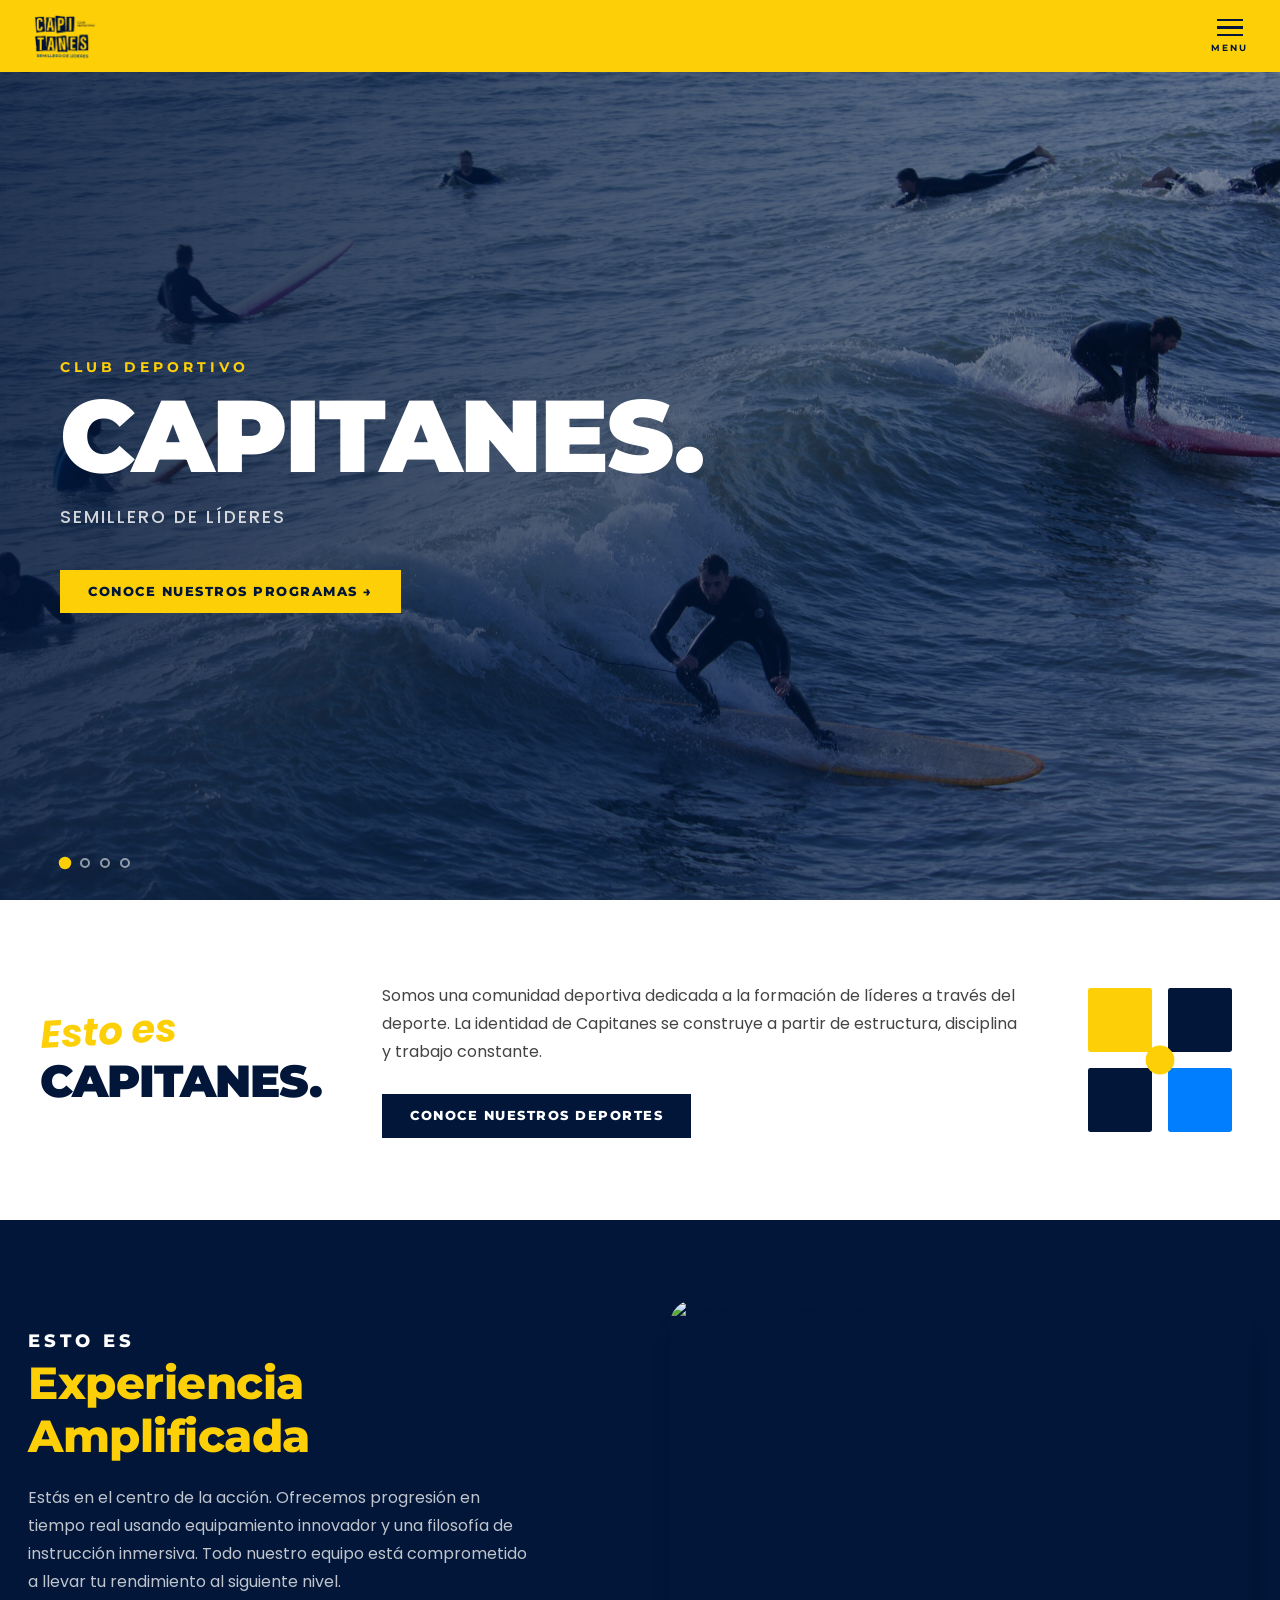
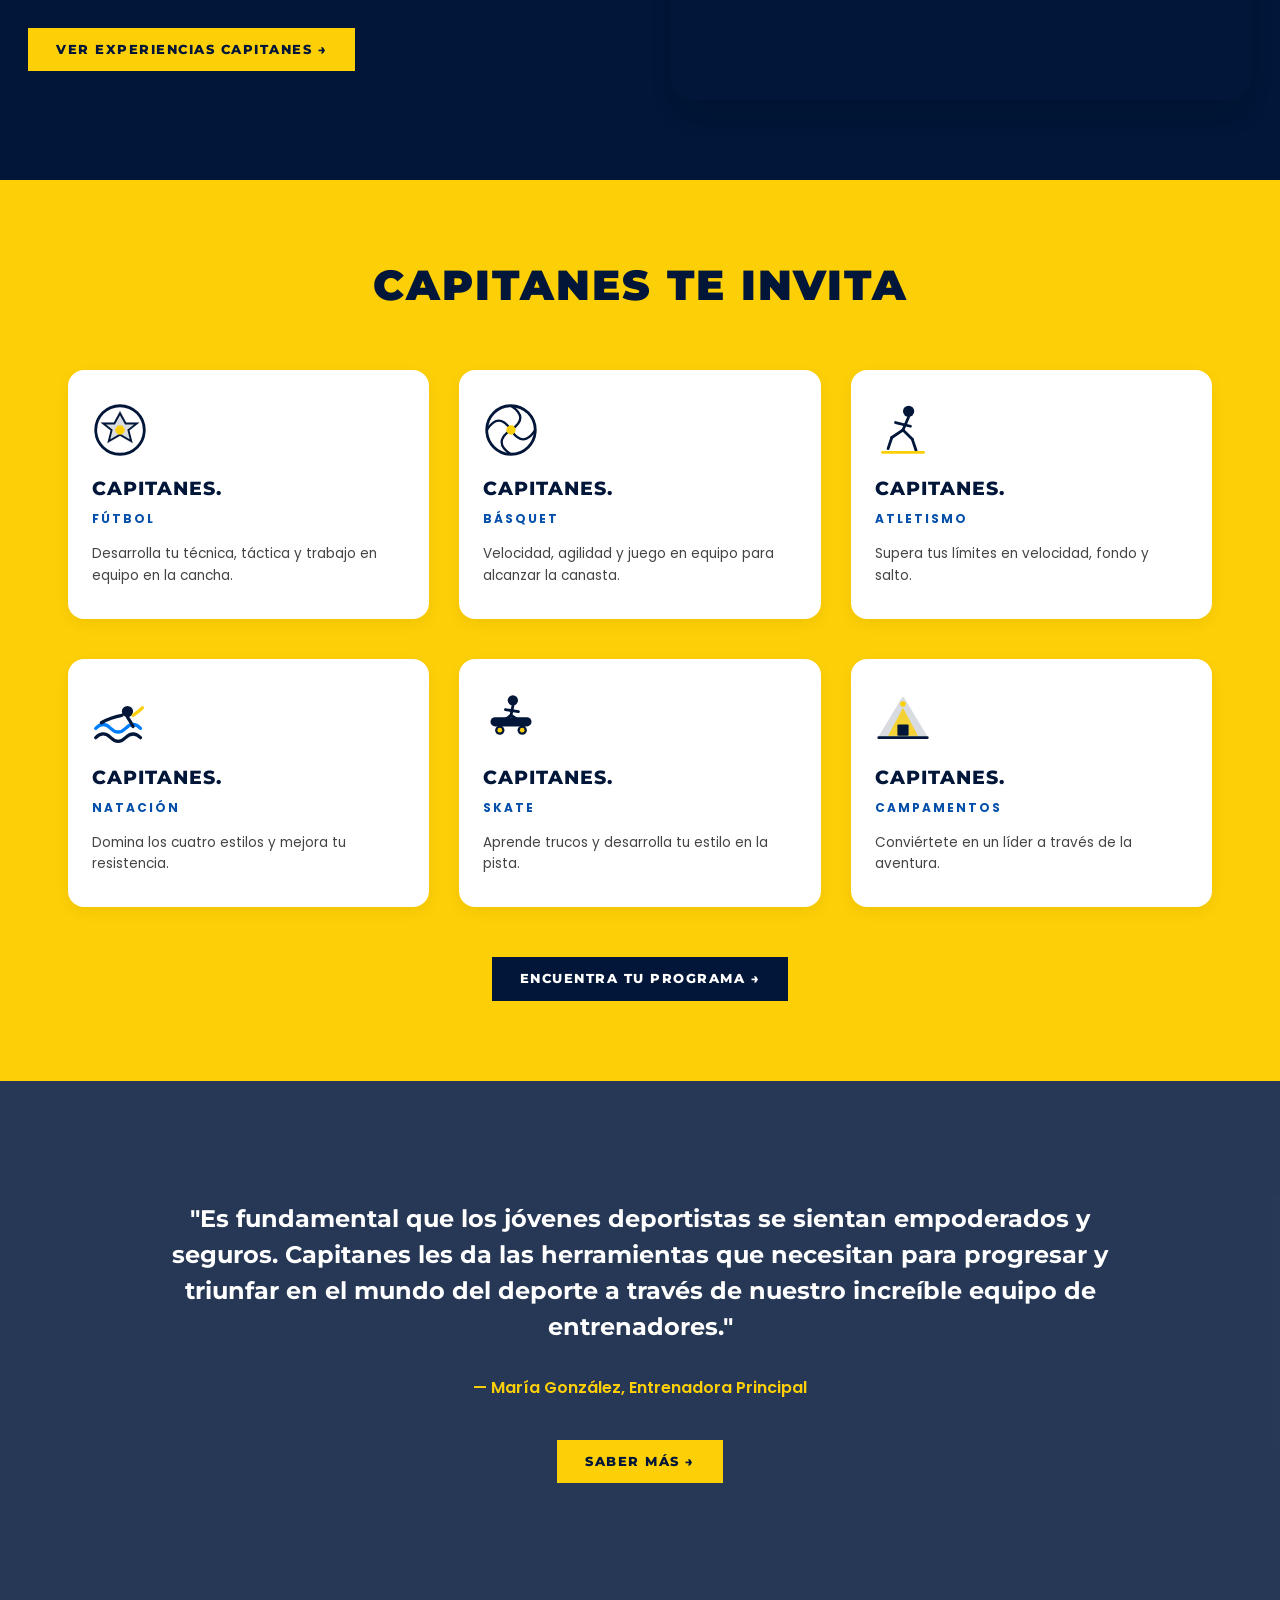
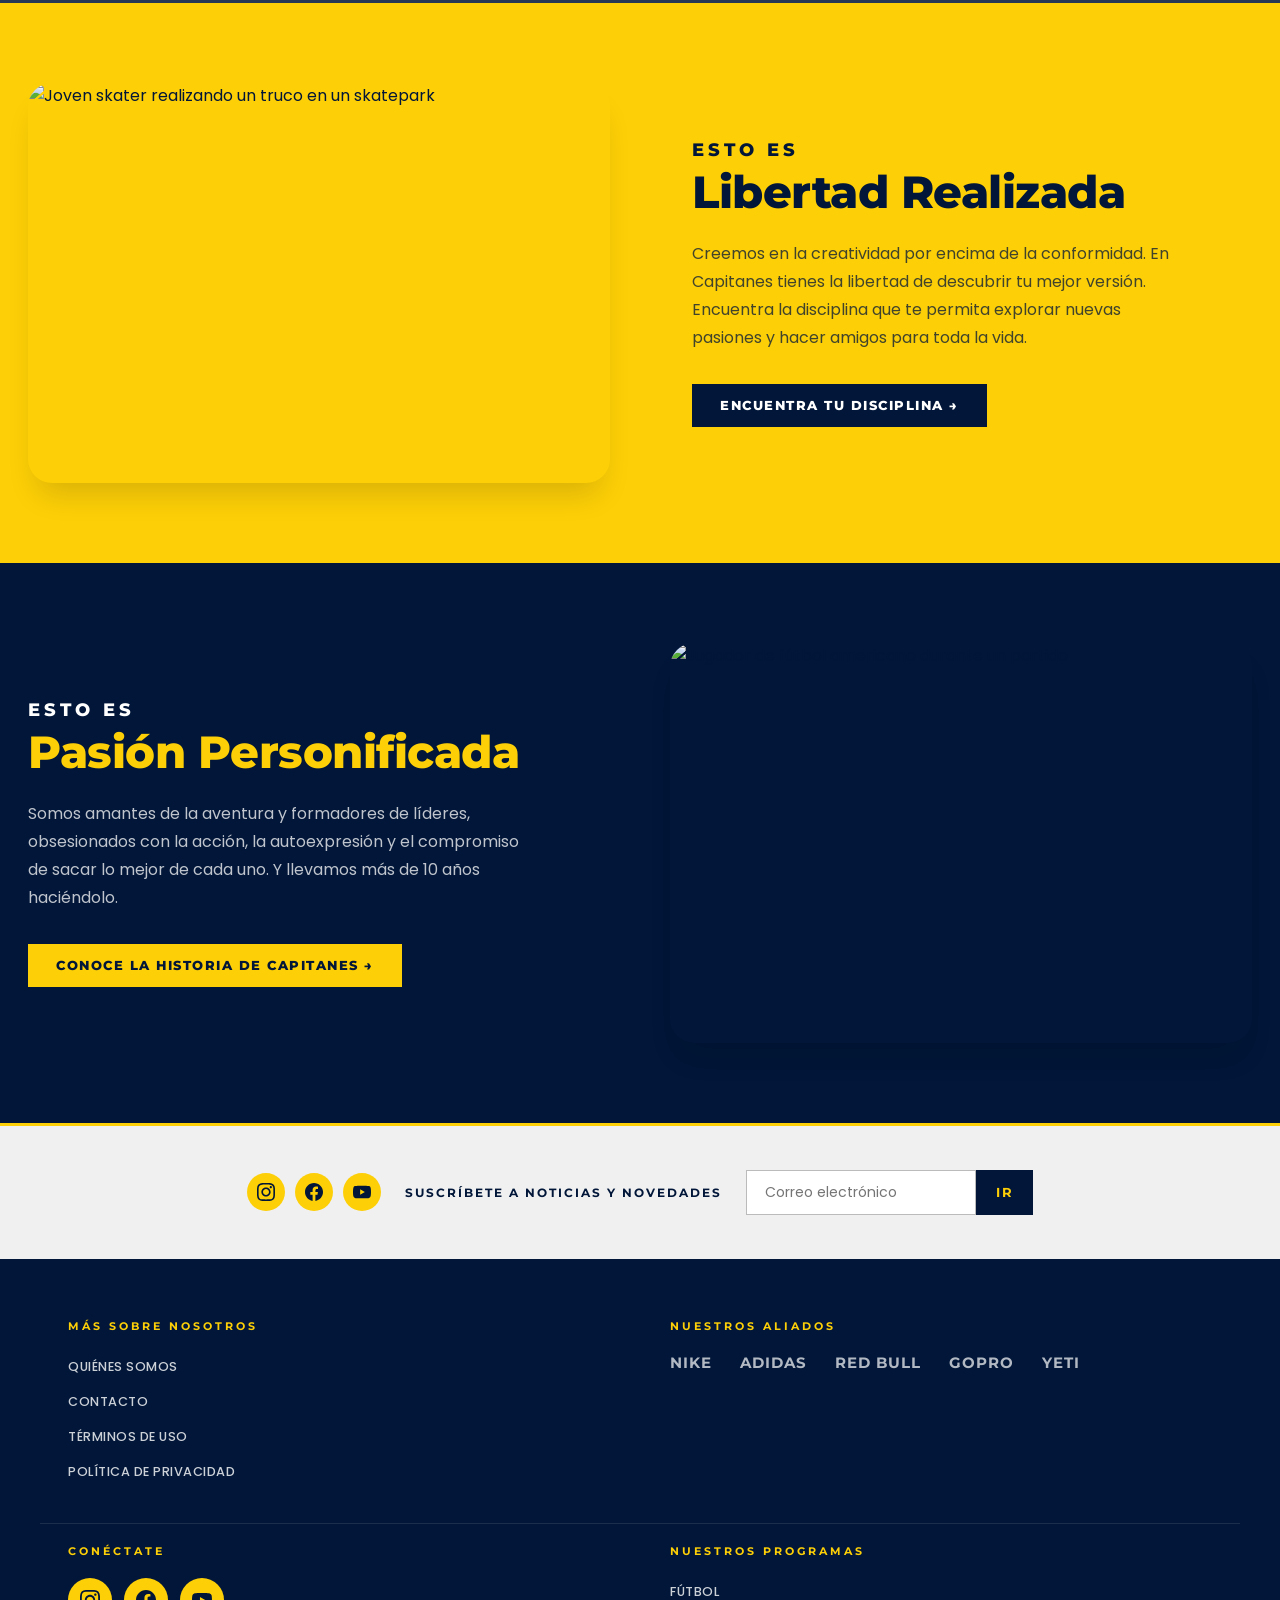
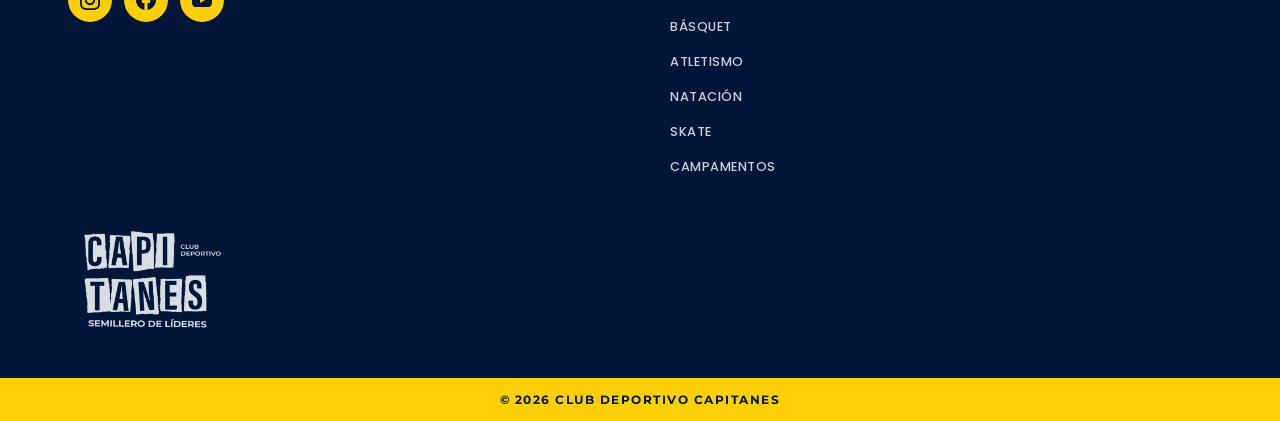
==== commit da1a3daa: "Agregar animaciones de aparición al hacer scroll en todas las páginas Implementa reveal-on-scroll co" ====
--- a/index.html
+++ b/index.html
@@ -9,7 +9,7 @@
   <link rel="preconnect" href="https://fonts.gstatic.com" crossorigin>
   <!-- Mantenemos las fuentes originales de la marca -->
   <link href="https://fonts.googleapis.com/css2?family=Montserrat:ital,wght@0,400;0,600;0,700;0,800;0,900;1,700&family=Poppins:ital,wght@0,400;0,500;0,600;0,700;0,800;1,700&display=swap" rel="stylesheet">
-  <link rel="stylesheet" href="css/styles.css?v=0cead87a">
+  <link rel="stylesheet" href="css/styles.css?v=4b9234f2">
 </head>
 <body>
 
@@ -318,6 +318,6 @@
     </div>
   </footer>
 
-  <script src="js/main.js?v=dfc39a75"></script>
+  <script src="js/main.js?v=64bae7b0"></script>
 </body>
 </html>
--- a/css/styles.css
+++ b/css/styles.css
@@ -1160,3 +1160,28 @@
   }
 }
 
+/* ===========================
+   REVEAL ON SCROLL
+=========================== */
+[data-reveal] {
+  opacity: 0;
+  transform: translateY(44px);
+  transition: opacity 0.72s ease, transform 0.72s cubic-bezier(0.22, 1, 0.36, 1);
+}
+
+[data-reveal="from-left"]  { transform: translateX(-48px); }
+[data-reveal="from-right"] { transform: translateX(48px);  }
+[data-reveal="scale"]      { transform: scale(0.92) translateY(24px); }
+
+[data-reveal].is-revealed {
+  opacity: 1;
+  transform: none;
+}
+
+@media (prefers-reduced-motion: reduce) {
+  [data-reveal] {
+    transform: none !important;
+    transition: opacity 0.4s ease !important;
+  }
+}
+
